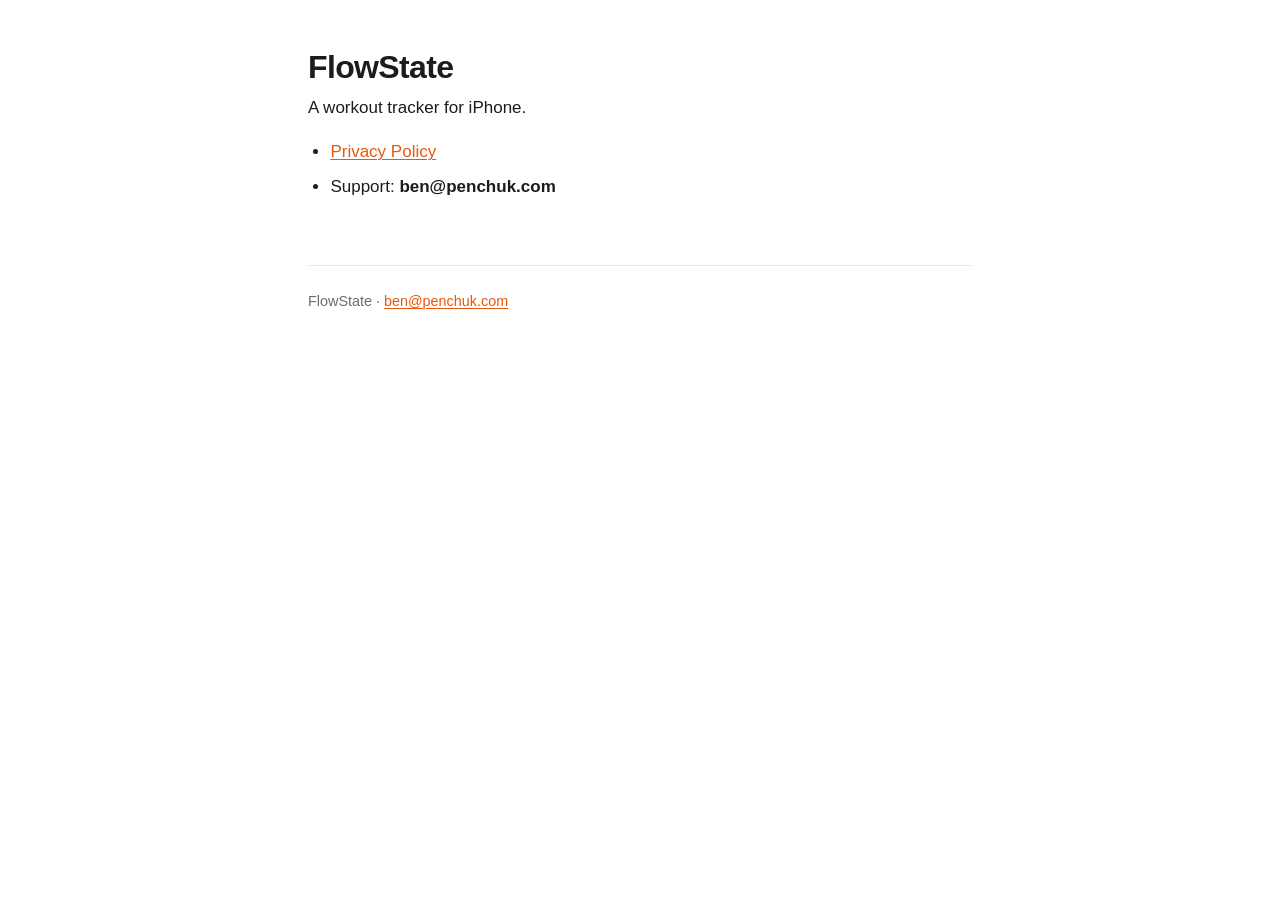
==== index.html @ 2dad3271 "Publish the FlowState privacy policy Hosted separately from the app repo so that one can stay privat" ====
<!doctype html>
<html lang="en">
<head>
<meta charset="utf-8">
<meta name="viewport" content="width=device-width, initial-scale=1">
<title>FlowState</title>
<meta name="description" content="How FlowState handles your data.">
<style>
  :root {
    color-scheme: light dark;
    --bg: #ffffff;
    --fg: #1c1c1e;
    --muted: #6b6b70;
    --rule: #e5e5ea;
    --accent: #e8590c;
    --code-bg: #f5f5f7;
  }
  @media (prefers-color-scheme: dark) {
    :root {
      --bg: #000000;
      --fg: #f2f2f7;
      --muted: #9a9aa0;
      --rule: #2c2c2e;
      --accent: #ff7a33;
      --code-bg: #1c1c1e;
    }
  }
  * { box-sizing: border-box; }
  body {
    margin: 0;
    background: var(--bg);
    color: var(--fg);
    font: 17px/1.65 -apple-system, BlinkMacSystemFont, "Segoe UI", Roboto, Helvetica, Arial, sans-serif;
    -webkit-text-size-adjust: 100%;
  }
  main { max-width: 44rem; margin: 0 auto; padding: 3rem 1.25rem 6rem; }
  h1 { font-size: 2rem; line-height: 1.2; letter-spacing: -0.02em; margin: 0 0 .5rem; }
  h2 { font-size: 1.3rem; margin: 2.5rem 0 .75rem; letter-spacing: -0.01em; }
  h3 { font-size: 1.05rem; margin: 1.75rem 0 .5rem; }
  p, ul, ol { margin: 0 0 1rem; }
  ul, ol { padding-left: 1.4rem; }
  li { margin-bottom: .4rem; }
  a { color: var(--accent); text-decoration-thickness: 1px; text-underline-offset: 2px; }
  strong { font-weight: 650; }
  code {
    background: var(--code-bg); padding: .15em .4em; border-radius: 4px;
    font: .875em ui-monospace, SFMono-Regular, Menlo, monospace;
  }
  hr { border: 0; border-top: 1px solid var(--rule); margin: 2.5rem 0; }
  table { border-collapse: collapse; width: 100%; margin: 0 0 1.25rem; font-size: .95rem; }
  th, td { text-align: left; padding: .55rem .6rem; border-bottom: 1px solid var(--rule); vertical-align: top; }
  th { font-weight: 650; }
  .updated { color: var(--muted); font-size: .95rem; margin: 0 0 2rem; }
  footer { margin-top: 4rem; padding-top: 1.5rem; border-top: 1px solid var(--rule); color: var(--muted); font-size: .9rem; }
</style>
</head>
<body>
<main>
<h1>FlowState</h1>
<p>A workout tracker for iPhone.</p>
<ul>
<li><a href="privacy.html">Privacy Policy</a></li>
<li>Support: <strong>ben@penchuk.com</strong></li>
</ul>
<footer>FlowState · <a href="mailto:ben@penchuk.com">ben@penchuk.com</a></footer>
</main>
</body>
</html>
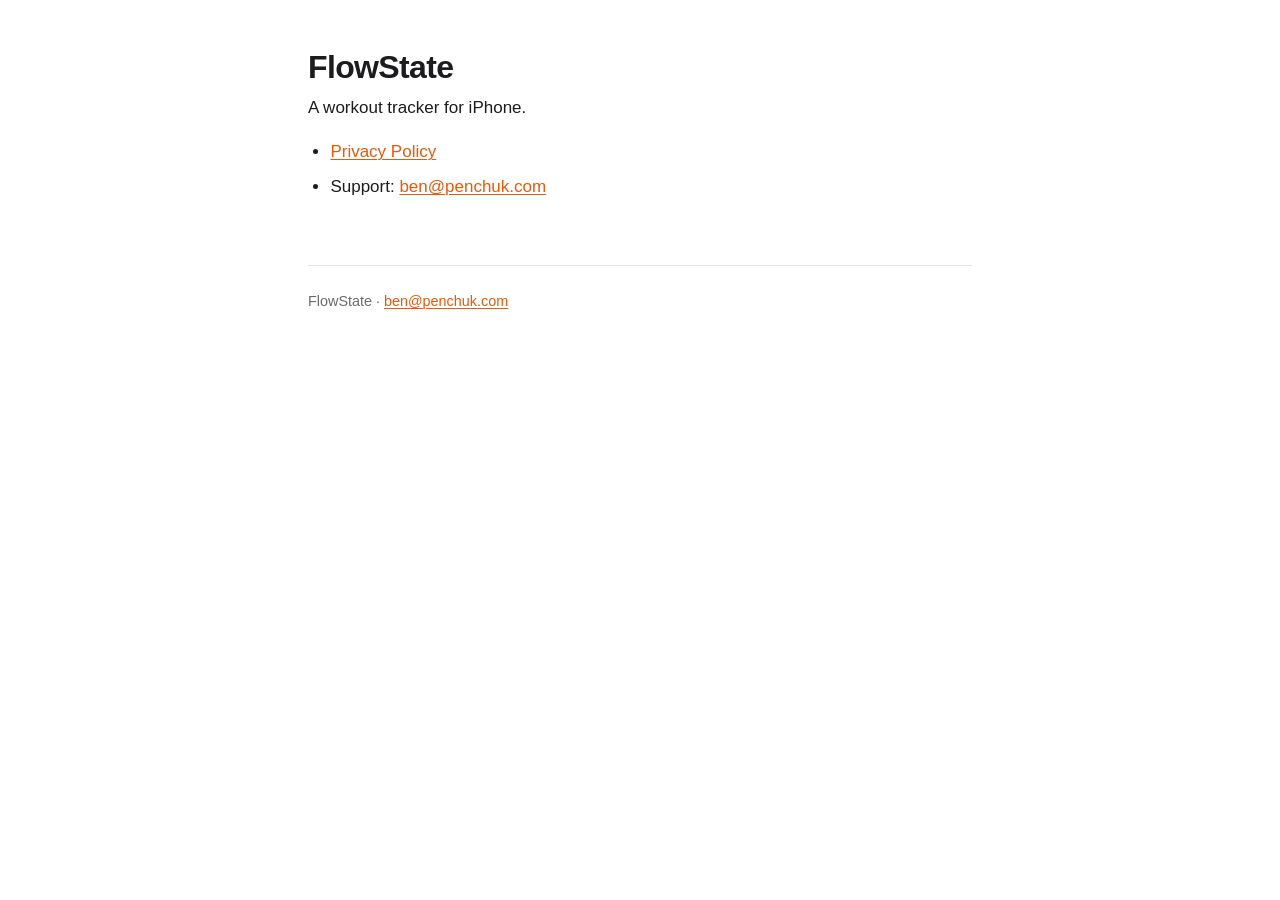
==== commit d0d0be2a: "Rewrite the privacy policy for the first TestFlight build; fix wrapped bullets; one contact constant" ====
--- a/index.html
+++ b/index.html
@@ -60,7 +60,7 @@
 <p>A workout tracker for iPhone.</p>
 <ul>
 <li><a href="privacy.html">Privacy Policy</a></li>
-<li>Support: <strong>ben@penchuk.com</strong></li>
+<li>Support: <a href="mailto:ben@penchuk.com">ben@penchuk.com</a></li>
 </ul>
 <footer>FlowState · <a href="mailto:ben@penchuk.com">ben@penchuk.com</a></footer>
 </main>
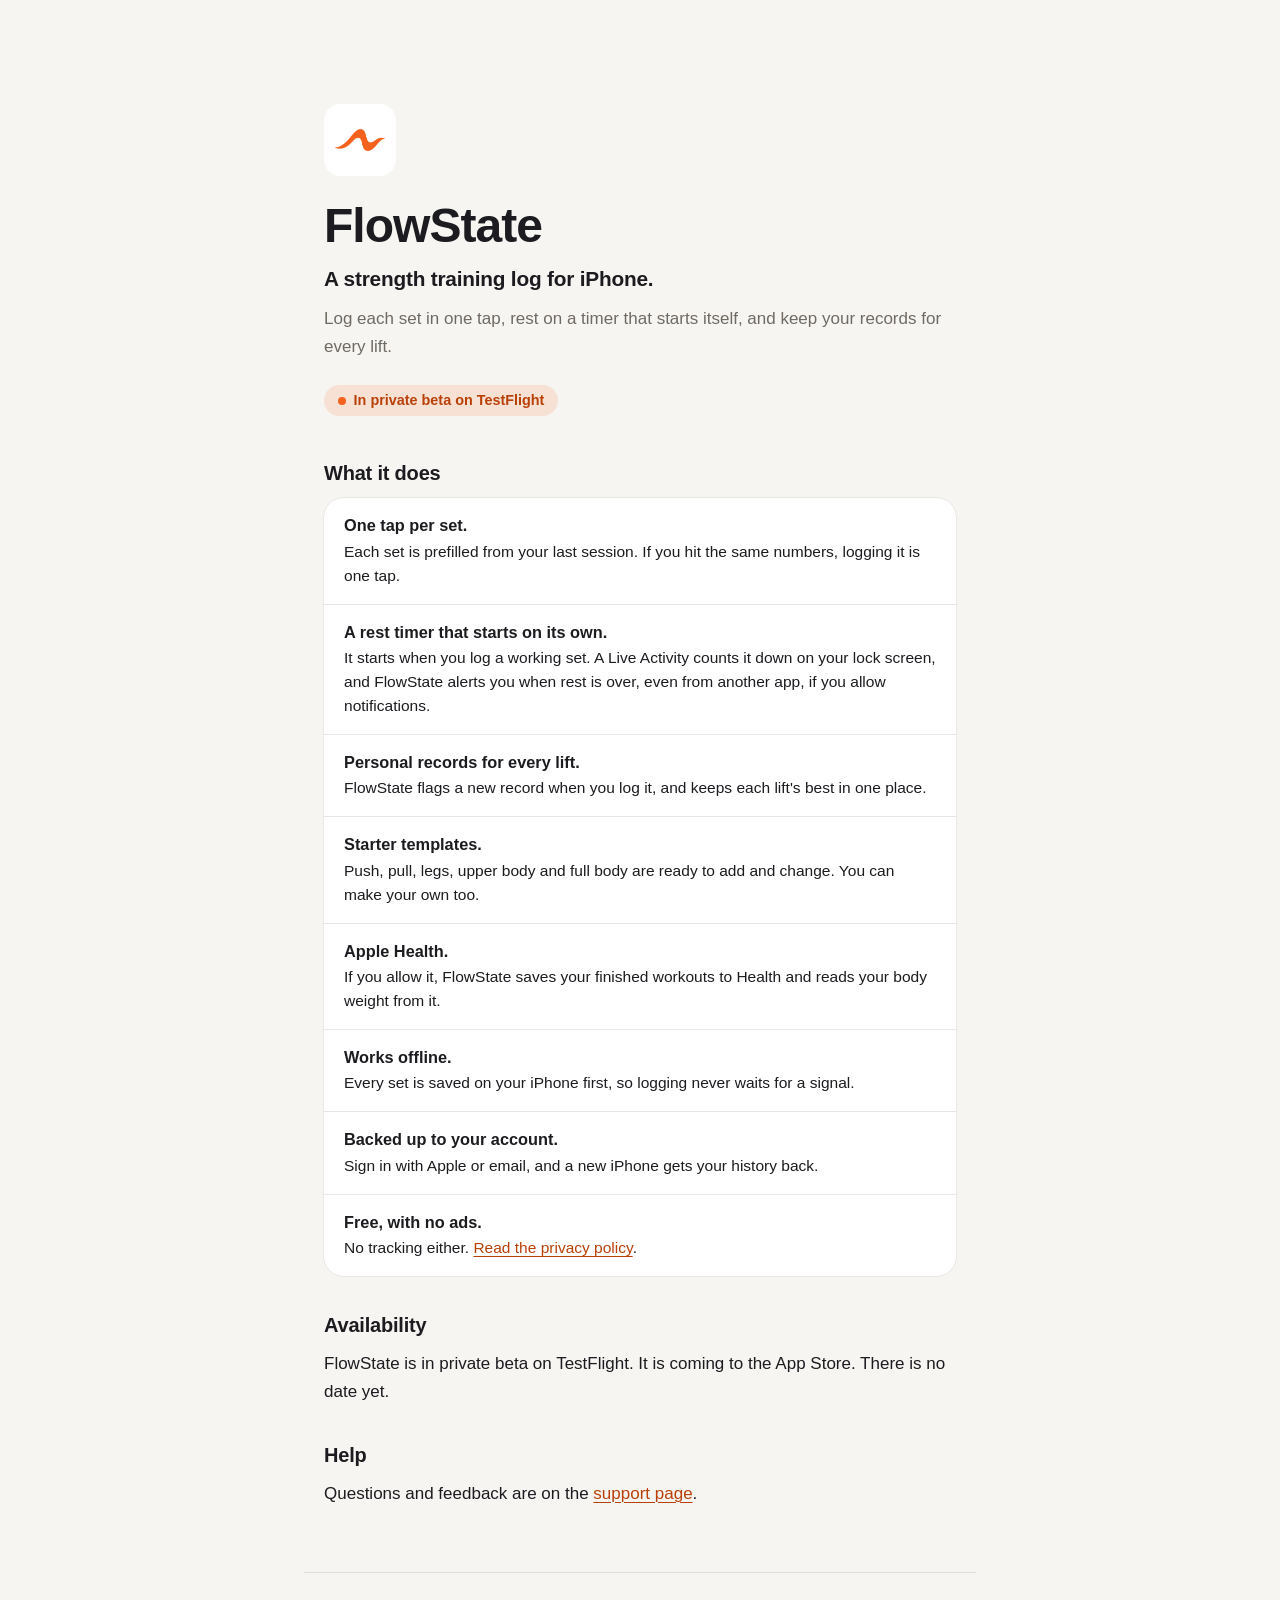
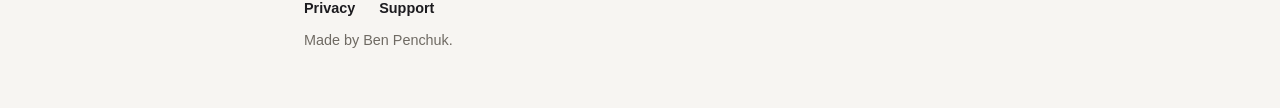
==== commit 1aa66a8b: "Website v1: home, support, shared stylesheet and icon; privacy restyled; Vercel cleanUrls Co-Authore" ====
--- a/index.html
+++ b/index.html
@@ -3,66 +3,51 @@
 <head>
 <meta charset="utf-8">
 <meta name="viewport" content="width=device-width, initial-scale=1">
-<title>FlowState</title>
-<meta name="description" content="How FlowState handles your data.">
-<style>
-  :root {
-    color-scheme: light dark;
-    --bg: #ffffff;
-    --fg: #1c1c1e;
-    --muted: #6b6b70;
-    --rule: #e5e5ea;
-    --accent: #e8590c;
-    --code-bg: #f5f5f7;
-  }
-  @media (prefers-color-scheme: dark) {
-    :root {
-      --bg: #000000;
-      --fg: #f2f2f7;
-      --muted: #9a9aa0;
-      --rule: #2c2c2e;
-      --accent: #ff7a33;
-      --code-bg: #1c1c1e;
-    }
-  }
-  * { box-sizing: border-box; }
-  body {
-    margin: 0;
-    background: var(--bg);
-    color: var(--fg);
-    font: 17px/1.65 -apple-system, BlinkMacSystemFont, "Segoe UI", Roboto, Helvetica, Arial, sans-serif;
-    -webkit-text-size-adjust: 100%;
-  }
-  main { max-width: 44rem; margin: 0 auto; padding: 3rem 1.25rem 6rem; }
-  h1 { font-size: 2rem; line-height: 1.2; letter-spacing: -0.02em; margin: 0 0 .5rem; }
-  h2 { font-size: 1.3rem; margin: 2.5rem 0 .75rem; letter-spacing: -0.01em; }
-  h3 { font-size: 1.05rem; margin: 1.75rem 0 .5rem; }
-  p, ul, ol { margin: 0 0 1rem; }
-  ul, ol { padding-left: 1.4rem; }
-  li { margin-bottom: .4rem; }
-  a { color: var(--accent); text-decoration-thickness: 1px; text-underline-offset: 2px; }
-  strong { font-weight: 650; }
-  code {
-    background: var(--code-bg); padding: .15em .4em; border-radius: 4px;
-    font: .875em ui-monospace, SFMono-Regular, Menlo, monospace;
-  }
-  hr { border: 0; border-top: 1px solid var(--rule); margin: 2.5rem 0; }
-  table { border-collapse: collapse; width: 100%; margin: 0 0 1.25rem; font-size: .95rem; }
-  th, td { text-align: left; padding: .55rem .6rem; border-bottom: 1px solid var(--rule); vertical-align: top; }
-  th { font-weight: 650; }
-  .updated { color: var(--muted); font-size: .95rem; margin: 0 0 2rem; }
-  footer { margin-top: 4rem; padding-top: 1.5rem; border-top: 1px solid var(--rule); color: var(--muted); font-size: .9rem; }
-</style>
+<title>FlowState, a strength training log for iPhone</title>
+<meta name="description" content="FlowState is an iPhone app for logging strength training. One tap per set, a rest timer that starts on its own, personal records and Apple Health. In private beta on TestFlight.">
+<meta name="theme-color" content="#f7f5f2" media="(prefers-color-scheme: light)">
+<meta name="theme-color" content="#131217" media="(prefers-color-scheme: dark)">
+<link rel="canonical" href="https://flowstatefit.app/">
+<link rel="icon" type="image/png" href="icon.png">
+<link rel="apple-touch-icon" href="icon.png">
+<meta property="og:site_name" content="FlowState">
+<meta property="og:title" content="FlowState, a strength training log for iPhone">
+<meta property="og:description" content="FlowState is an iPhone app for logging strength training. One tap per set, a rest timer that starts on its own, personal records and Apple Health. In private beta on TestFlight.">
+<meta property="og:image" content="https://flowstatefit.app/icon.png">
+<link rel="stylesheet" href="style.css">
 </head>
-<body>
+<body class="home">
 <main>
+<section class="hero">
+<picture><source media="(prefers-color-scheme: dark)" srcset="icon-dark.png"><img src="icon.png" width="72" height="72" alt="" fetchpriority="high"></picture>
 <h1>FlowState</h1>
-<p>A workout tracker for iPhone.</p>
+<p class="tagline">A strength training log for iPhone.</p>
+<p class="lede">Log each set in one tap, rest on a timer that starts itself, and keep your records for every lift.</p>
+<p class="status">In private beta on TestFlight</p>
+</section>
+<article>
+<h2>What it does</h2>
 <ul>
-<li><a href="privacy.html">Privacy Policy</a></li>
-<li>Support: <a href="mailto:ben@penchuk.com">ben@penchuk.com</a></li>
+<li><strong>One tap per set.</strong> Each set is prefilled from your last session. If you hit the same numbers, logging it is one tap.</li>
+<li><strong>A rest timer that starts on its own.</strong> It starts when you log a working set. A Live Activity counts it down on your lock screen, and FlowState alerts you when rest is over, even from another app, if you allow notifications.</li>
+<li><strong>Personal records for every lift.</strong> FlowState flags a new record when you log it, and keeps each lift's best in one place.</li>
+<li><strong>Starter templates.</strong> Push, pull, legs, upper body and full body are ready to add and change. You can make your own too.</li>
+<li><strong>Apple Health.</strong> If you allow it, FlowState saves your finished workouts to Health and reads your body weight from it.</li>
+<li><strong>Works offline.</strong> Every set is saved on your iPhone first, so logging never waits for a signal.</li>
+<li><strong>Backed up to your account.</strong> Sign in with Apple or email, and a new iPhone gets your history back.</li>
+<li><strong>Free, with no ads.</strong> No tracking either. <a href="privacy">Read the privacy policy</a>.</li>
 </ul>
-<footer>FlowState · <a href="mailto:ben@penchuk.com">ben@penchuk.com</a></footer>
+<h2>Availability</h2>
+<p>FlowState is in private beta on TestFlight. It is coming to the App Store. There is no date yet.</p>
+<h2>Help</h2>
+<p>Questions and feedback are on the <a href="support">support page</a>.</p>
+</article>
 </main>
+<footer>
+<div class="foot">
+<nav aria-label="Footer"><a href="privacy">Privacy</a><a href="support">Support</a></nav>
+<p>Made by Ben Penchuk.</p>
+</div>
+</footer>
 </body>
 </html>
--- a/style.css
+++ b/style.css
@@ -0,0 +1,251 @@
+/* FlowState site. One stylesheet for every page; plain CSS, system fonts, no JS.
+   Tokens follow the app's AppTheme (FlowState/Utilities/AppTheme.swift) and the design kit:
+   Flame is for small fills, ink goes on Flame, and orange text is Ember in light, Flame in dark.
+   Never a large orange surface on dark. */
+
+:root {
+  color-scheme: light dark;
+  --bg: #f7f5f2;
+  --card: #ffffff;
+  --fg: #1c1b1f;
+  --muted: #6f6a63;
+  --rule: rgba(28, 27, 31, 0.1);
+  --card-edge: rgba(28, 27, 31, 0.06);
+  --code-bg: #efece8;
+  --flame: #f4621e;
+  --ink: #1c1b1f;
+  /* The app's Ember (#c8470c) is 4.4:1 on this background; this is a touch deeper for body text. */
+  --accent-text: #ba4009;
+  --wash: rgba(244, 98, 30, 0.14);
+  --font-text: -apple-system, BlinkMacSystemFont, "Segoe UI", Roboto, Helvetica, Arial, sans-serif;
+  --font-round: ui-rounded, "SF Pro Rounded", -apple-system, BlinkMacSystemFont, "Segoe UI", Roboto, Helvetica, Arial, sans-serif;
+}
+
+@media (prefers-color-scheme: dark) {
+  :root {
+    --bg: #131217;
+    --card: #1f1d24;
+    --fg: #f5f3f0;
+    --muted: #9d978f;
+    --rule: rgba(255, 255, 255, 0.1);
+    --card-edge: rgba(255, 255, 255, 0);
+    --code-bg: #1f1d24;
+    --accent-text: #f4621e;
+    --wash: rgba(244, 98, 30, 0.16);
+  }
+}
+
+* { box-sizing: border-box; }
+
+html { -webkit-text-size-adjust: 100%; }
+
+body {
+  margin: 0;
+  background: var(--bg);
+  color: var(--fg);
+  font: 17px/1.65 var(--font-text);
+}
+
+main {
+  max-width: 42rem;
+  margin: 0 auto;
+  padding: 1.5rem 1.25rem 3rem;
+}
+
+/* ---- Header (inner pages) ---- */
+
+.site-header {
+  max-width: 42rem;
+  margin: 0 auto;
+  padding: 1.25rem 1.25rem 0;
+}
+
+.brand {
+  display: inline-flex;
+  align-items: center;
+  gap: 0.6rem;
+  color: var(--fg);
+  text-decoration: none;
+  font: 800 1.05rem/1 var(--font-round);
+  letter-spacing: -0.01em;
+}
+
+.brand img, .hero img {
+  display: block;
+  border-radius: 22.4%;
+}
+
+.brand img { width: 2rem; height: 2rem; }
+
+/* ---- Text ---- */
+
+h1 {
+  font: 900 2rem/1.15 var(--font-round);
+  letter-spacing: -0.02em;
+  margin: 0 0 0.5rem;
+}
+
+h2 {
+  font: 800 1.25rem/1.3 var(--font-round);
+  letter-spacing: -0.01em;
+  margin: 2.5rem 0 0.75rem;
+}
+
+h3 { font: 800 1.05rem/1.4 var(--font-round); margin: 1.75rem 0 0.5rem; }
+
+p, ul, ol { margin: 0 0 1rem; }
+ul, ol { padding-left: 1.4rem; }
+li { margin-bottom: 0.4rem; }
+strong { font-weight: 650; }
+
+a {
+  color: var(--accent-text);
+  text-decoration-thickness: 1px;
+  text-underline-offset: 3px;
+}
+
+a:focus-visible, .button:focus-visible {
+  outline: 2px solid var(--flame);
+  outline-offset: 3px;
+  border-radius: 4px;
+}
+
+code {
+  background: var(--code-bg);
+  padding: 0.15em 0.4em;
+  border-radius: 4px;
+  font: 0.875em ui-monospace, SFMono-Regular, Menlo, monospace;
+}
+
+hr { border: 0; border-top: 1px solid var(--rule); margin: 2.5rem 0; }
+
+table {
+  display: block;
+  max-width: 100%;
+  overflow-x: auto;
+  border-collapse: collapse;
+  margin: 0 0 1.25rem;
+  font-size: 0.95rem;
+}
+
+th, td {
+  text-align: left;
+  padding: 0.55rem 0.6rem;
+  border-bottom: 1px solid var(--rule);
+  vertical-align: top;
+}
+
+th { font-weight: 650; }
+
+.updated { color: var(--muted); font-size: 0.95rem; margin: 0 0 2rem; }
+
+/* ---- Home ---- */
+
+.hero { padding: 2.5rem 0 0.5rem; }
+
+.hero img { width: 4.5rem; height: 4.5rem; margin-bottom: 1.5rem; }
+
+.hero h1 { font-size: 2.5rem; line-height: 1.1; margin-bottom: 0.75rem; }
+
+.tagline {
+  font: 700 1.3rem/1.35 var(--font-round);
+  letter-spacing: -0.01em;
+  margin: 0 0 0.75rem;
+}
+
+.lede { color: var(--muted); margin: 0 0 1.5rem; }
+
+/* The quiet Flame pill from the kit: wash behind accent text, never a solid fill. */
+.status {
+  display: inline-flex;
+  align-items: center;
+  gap: 0.5rem;
+  margin: 0;
+  padding: 0.4rem 0.85rem;
+  border-radius: 999px;
+  background: var(--wash);
+  color: var(--accent-text);
+  font: 700 0.9rem/1.3 var(--font-round);
+}
+
+.status::before {
+  content: "";
+  width: 0.5rem;
+  height: 0.5rem;
+  border-radius: 50%;
+  background: var(--flame);
+  flex: none;
+}
+
+/* Feature rows: one card, a hairline between rows. */
+.home article > ul {
+  list-style: none;
+  margin: 0 0 1rem;
+  padding: 0;
+  background: var(--card);
+  border-radius: 20px;
+  box-shadow: 0 0 0 1px var(--card-edge);
+}
+
+.home article > ul > li {
+  margin: 0;
+  padding: 1rem 1.25rem;
+  border-top: 1px solid var(--rule);
+  font-size: 0.97rem;
+  line-height: 1.55;
+}
+
+.home article > ul > li:first-child { border-top: 0; }
+
+.home article > ul strong {
+  display: block;
+  font: 800 1.02rem/1.4 var(--font-round);
+  margin-bottom: 0.15rem;
+}
+
+.home h2 { margin-top: 2.25rem; }
+
+/* ---- Support ---- */
+
+.button {
+  display: inline-block;
+  padding: 0.95rem 1.5rem;
+  border-radius: 16px;
+  background: var(--flame);
+  color: var(--ink);
+  font: 800 1rem/1.2 var(--font-round);
+  text-decoration: none;
+}
+
+.button:active { transform: scale(0.96); }
+
+/* ---- Footer ---- */
+
+footer {
+  padding: 0 1.25rem 3.5rem;
+  color: var(--muted);
+  font-size: 0.9rem;
+}
+
+.foot {
+  max-width: 42rem;
+  margin: 0 auto;
+  padding-top: 1.5rem;
+  border-top: 1px solid var(--rule);
+}
+
+.foot nav { display: flex; gap: 1.5rem; margin-bottom: 0.5rem; }
+.foot nav a { color: var(--fg); text-decoration: none; font-weight: 650; }
+.foot nav a:hover { text-decoration: underline; }
+.foot p { margin: 0; }
+
+@media (min-width: 40rem) {
+  main { padding-top: 2.5rem; }
+  .hero { padding-top: 4rem; }
+  h1 { font-size: 2.4rem; }
+  .hero h1 { font-size: 3rem; }
+}
+
+@media (prefers-reduced-motion: no-preference) {
+  .button { transition: transform 120ms ease-out; }
+}
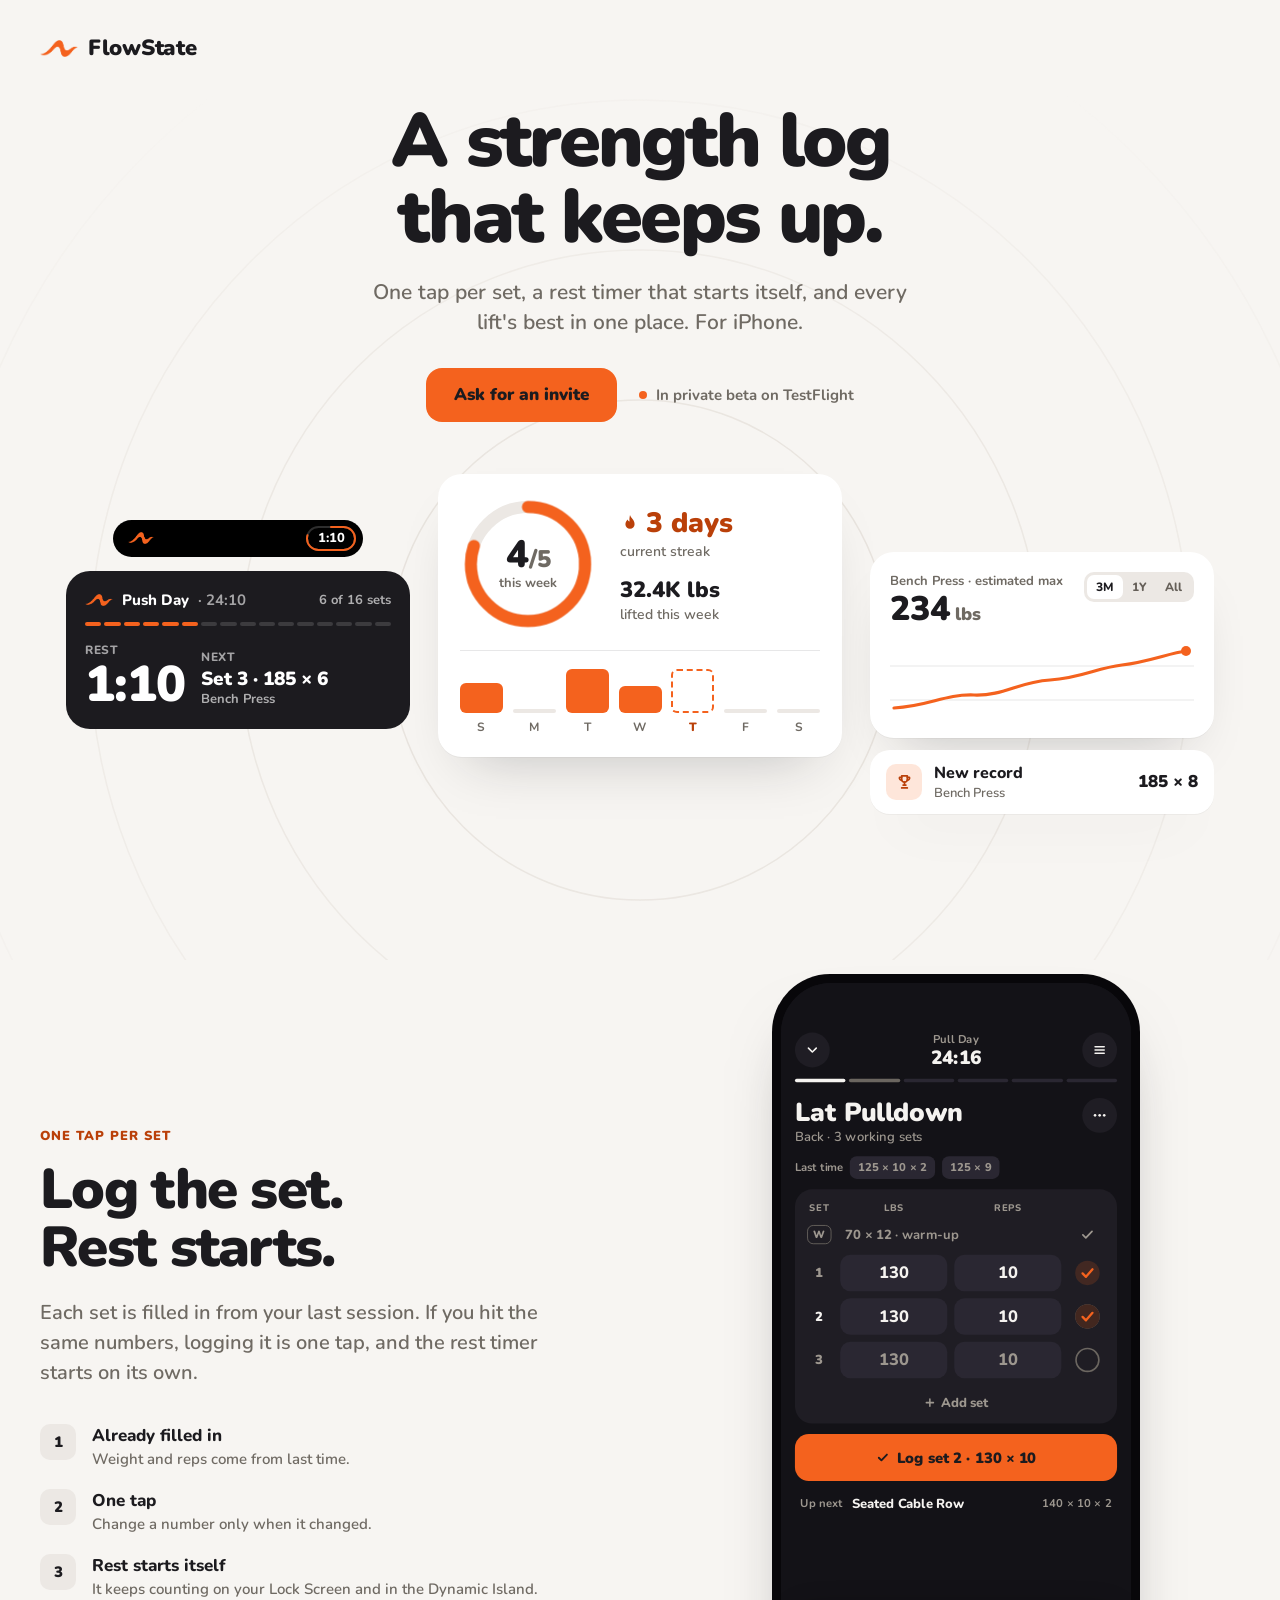
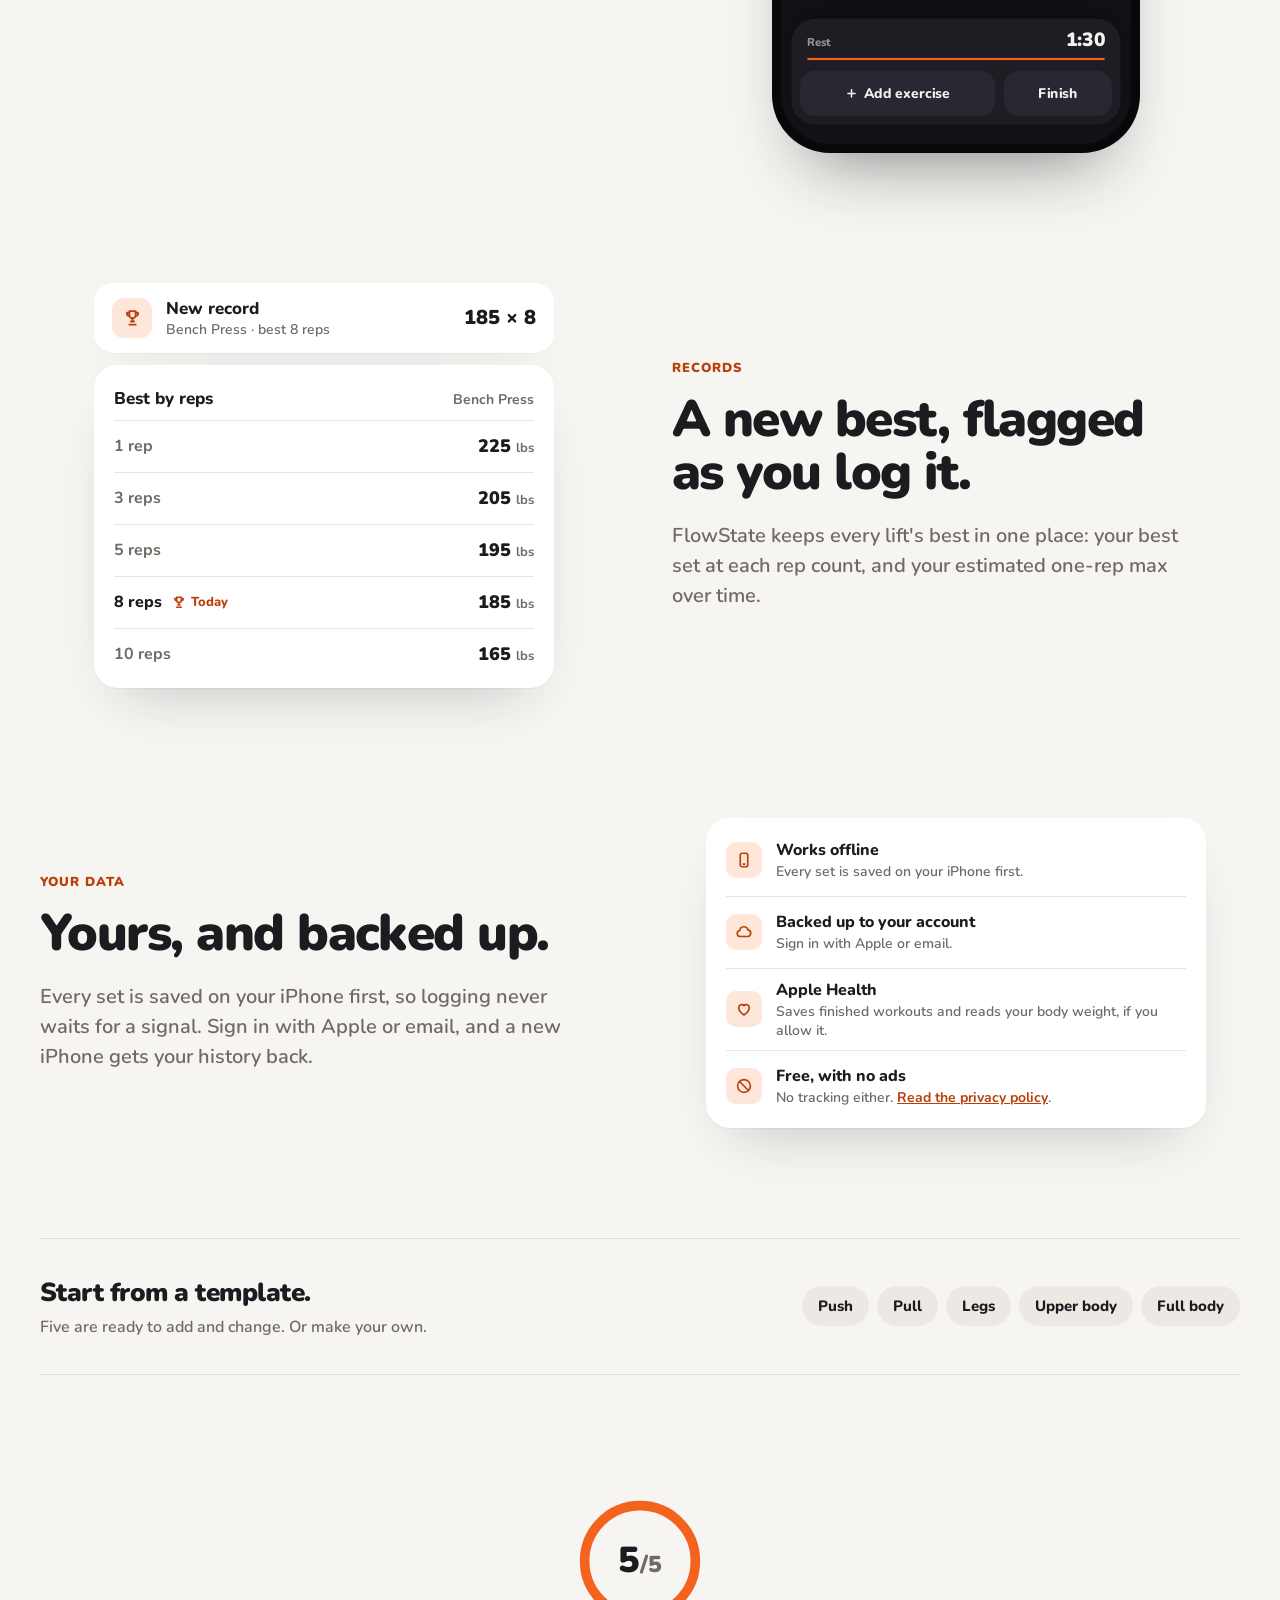
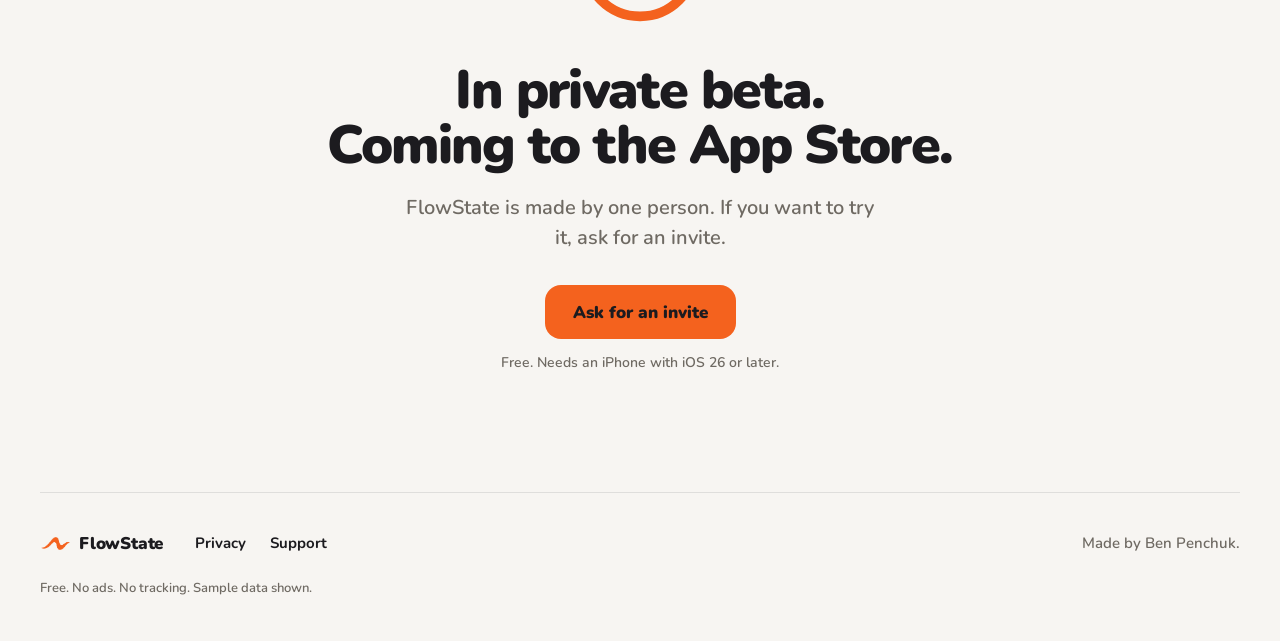
==== commit 4e214526: "New hand-written home page: responsive, themed, motion with no-JS and reduced-motion fallbacks; buil" ====
--- a/index.html
+++ b/index.html
@@ -3,51 +3,258 @@
 <head>
 <meta charset="utf-8">
 <meta name="viewport" content="width=device-width, initial-scale=1">
-<title>FlowState, a strength training log for iPhone</title>
-<meta name="description" content="FlowState is an iPhone app for logging strength training. One tap per set, a rest timer that starts on its own, personal records and Apple Health. In private beta on TestFlight.">
+<title>FlowState: a strength training log for iPhone</title>
+<meta name="description" content="FlowState is an iPhone app for logging strength training. One tap per set, a rest timer that starts itself, and your records for every lift. In private beta.">
 <meta name="theme-color" content="#f7f5f2" media="(prefers-color-scheme: light)">
 <meta name="theme-color" content="#131217" media="(prefers-color-scheme: dark)">
 <link rel="canonical" href="https://flowstatefit.app/">
 <link rel="icon" type="image/png" href="icon.png">
+<link rel="icon" type="image/png" href="icon-dark.png" media="(prefers-color-scheme: dark)">
 <link rel="apple-touch-icon" href="icon.png">
+<meta property="og:type" content="website">
 <meta property="og:site_name" content="FlowState">
-<meta property="og:title" content="FlowState, a strength training log for iPhone">
-<meta property="og:description" content="FlowState is an iPhone app for logging strength training. One tap per set, a rest timer that starts on its own, personal records and Apple Health. In private beta on TestFlight.">
-<meta property="og:image" content="https://flowstatefit.app/icon.png">
-<link rel="stylesheet" href="style.css">
+<meta property="og:title" content="FlowState">
+<meta property="og:description" content="A strength training log for iPhone. Log a set in one tap. Made by Ben.">
+<meta property="og:url" content="https://flowstatefit.app/">
+<meta property="og:image" content="https://flowstatefit.app/og.png">
+<meta property="og:image:width" content="1200">
+<meta property="og:image:height" content="630">
+<meta property="og:image:alt" content="FlowState: a strength log that keeps up, with the weekly ring showing 4 of 5 sessions.">
+<meta name="twitter:card" content="summary_large_image">
+<link rel="stylesheet" href="home.css">
 </head>
-<body class="home">
+<body>
+<div class="page">
+
+<div class="rings rings-wide" aria-hidden="true">
+<svg width="1440" height="960" viewBox="0 0 1440 960"><g fill="none" stroke="currentColor" stroke-width="1.5"><circle cx="720" cy="650" r="250"/><circle cx="720" cy="650" r="400"/><circle cx="720" cy="650" r="550"/><circle cx="720" cy="650" r="700"/></g></svg>
+</div>
+<div class="rings rings-narrow" aria-hidden="true">
+<svg width="390" height="1000" viewBox="0 0 390 1000"><g fill="none" stroke="currentColor" stroke-width="1.5"><circle cx="195" cy="520" r="230"/><circle cx="195" cy="520" r="340"/><circle cx="195" cy="520" r="450"/></g></svg>
+</div>
+
+<header class="site-header wrap">
+<a class="brand" href="./"><span class="mark" aria-hidden="true"></span><span>FlowState</span></a>
+</header>
+
 <main>
-<section class="hero">
-<picture><source media="(prefers-color-scheme: dark)" srcset="icon-dark.png"><img src="icon.png" width="72" height="72" alt="" fetchpriority="high"></picture>
-<h1>FlowState</h1>
-<p class="tagline">A strength training log for iPhone.</p>
-<p class="lede">Log each set in one tap, rest on a timer that starts itself, and keep your records for every lift.</p>
+
+<!-- Hero -->
+<section class="hero wrap" aria-labelledby="hero-title">
+<h1 id="hero-title" class="rise">A strength log<br>that keeps up.</h1>
+<p class="hero-sub rise">One tap per set, a rest timer that starts itself, and every lift's best in one place.<span class="wide-only"> For iPhone.</span></p>
+<div class="cta rise">
+<a class="btn" href="mailto:support@flowstatefit.app?subject=FlowState%20invite">Ask for an invite</a>
 <p class="status">In private beta on TestFlight</p>
-</section>
-<article>
-<h2>What it does</h2>
-<ul>
-<li><strong>One tap per set.</strong> Each set is prefilled from your last session. If you hit the same numbers, logging it is one tap.</li>
-<li><strong>A rest timer that starts on its own.</strong> It starts when you log a working set. A Live Activity counts it down on your lock screen, and FlowState alerts you when rest is over, even from another app, if you allow notifications.</li>
-<li><strong>Personal records for every lift.</strong> FlowState flags a new record when you log it, and keeps each lift's best in one place.</li>
-<li><strong>Starter templates.</strong> Push, pull, legs, upper body and full body are ready to add and change. You can make your own too.</li>
-<li><strong>Apple Health.</strong> If you allow it, FlowState saves your finished workouts to Health and reads your body weight from it.</li>
-<li><strong>Works offline.</strong> Every set is saved on your iPhone first, so logging never waits for a signal.</li>
-<li><strong>Backed up to your account.</strong> Sign in with Apple or email, and a new iPhone gets your history back.</li>
-<li><strong>Free, with no ads.</strong> No tracking either. <a href="privacy">Read the privacy policy</a>.</li>
+</div>
+
+<div class="exhibit">
+
+<div class="x-ring">
+<div class="card ringcard rise" role="img" aria-label="The FlowState home card. 4 of 5 sessions this week, a 3 day streak, 32.4 thousand pounds lifted, and a bar for each day's volume.">
+<div class="rc-top">
+<div class="ring">
+<svg viewBox="0 0 124 124"><circle class="track" cx="62" cy="62" r="52"/><circle class="arc ring-arc" cx="62" cy="62" r="52" transform="rotate(-90 62 62)"/></svg>
+<div class="ring-text"><span class="ring-num"><span class="cnt cnt-hero"></span><span class="of">/5</span></span><span class="ring-cap">this week</span></div>
+</div>
+<div class="rc-stats">
+<div><span class="streak"><svg viewBox="0 0 24 24" fill="currentColor"><path d="M12 2.5c.8 3.6 5.5 5.6 5.5 11a5.5 5.5 0 0 1-11 0c0-2.6 1.5-4 2.6-5.6.6 1.6 1.5 2.2 2.4 2.3-.6-2.7.1-5.1.5-7.7z"/></svg>3 days</span><span class="stat-cap">current streak</span></div>
+<div><span class="vol">32.4K lbs</span><span class="stat-cap">lifted this week</span></div>
+</div>
+</div>
+<div class="days">
+<div class="day"><span class="bar on"></span><span class="dl">S</span></div>
+<div class="day"><span class="bar"></span><span class="dl">M</span></div>
+<div class="day"><span class="bar on"></span><span class="dl">T</span></div>
+<div class="day"><span class="bar on"></span><span class="dl">W</span></div>
+<div class="day"><span class="bar today"></span><span class="dl now">T</span></div>
+<div class="day"><span class="bar"></span><span class="dl">F</span></div>
+<div class="day"><span class="bar"></span><span class="dl">S</span></div>
+</div>
+</div>
+</div>
+
+<div class="x-lock">
+<div class="island rise" role="img" aria-label="The FlowState rest timer in the Dynamic Island, counting down from 1 minute 12 seconds.">
+<span class="mark"></span>
+<span class="cap">
+<svg width="50" height="25" viewBox="0 0 50 25"><path class="cap-track" d="M25 1H37.5A11.5 11.5 0 0 1 37.5 24H12.5A11.5 11.5 0 0 1 12.5 1Z"/><path class="cap-arc" d="M25 1H37.5A11.5 11.5 0 0 1 37.5 24H12.5A11.5 11.5 0 0 1 12.5 1Z" pathLength="100"/></svg>
+<span class="cap-time" data-clock>1:12</span>
+</span>
+</div>
+<div class="lock rise" role="img" aria-label="The FlowState rest timer on the Lock Screen, counting down. Next: set 3 of Bench Press, 185 pounds for 6 reps.">
+<div class="lock-head"><span class="mark"></span><span class="lock-title">Push Day</span><span class="lock-time">· 24:10</span><span class="lock-sets">6 of 16 sets</span></div>
+<div class="segs"><i class="on"></i><i class="on"></i><i class="on"></i><i class="on"></i><i class="on"></i><i class="on"></i><i></i><i></i><i></i><i></i><i></i><i></i><i></i><i></i><i></i><i></i></div>
+<div class="lock-rest">
+<div class="lock-clock"><span class="lbl">Rest</span><span class="big" data-clock>1:12</span></div>
+<div class="lock-next"><span class="lbl">Next</span><span class="nx">Set 3 · 185 × 6</span><span class="nx-ex">Bench Press</span></div>
+</div>
+</div>
+</div>
+
+<div class="x-chart">
+<div class="card chartcard rise" role="img" aria-label="A FlowState exercise card for Bench Press with an estimated one-rep max of 234 pounds and a rising chart, and a new record of 185 pounds for 8 reps.">
+<div class="cc-top">
+<div class="cc-title"><span class="cc-cap">Bench Press · estimated max</span><span class="cc-num">234<span class="unit"> lbs</span></span></div>
+<div class="range"><span class="sel">3M</span><span>1Y</span><span>All</span></div>
+</div>
+<svg class="chart" viewBox="0 0 304 84"><path class="grid" d="M0 28H304M0 62H304"/><path class="spark" d="M4 70 C 40 68, 54 56, 84 57 S 128 44, 160 42 S 206 30, 232 27 S 280 15, 296 13" pathLength="100"/><circle class="spark-dot" cx="296" cy="13" r="5"/></svg>
+</div>
+<div class="card recordrow rise" role="img" aria-label="A new record: Bench Press, 185 pounds for 8 reps.">
+<span class="tile"><svg width="17" height="17" viewBox="0 0 24 24" fill="none" stroke="currentColor" stroke-width="2.4" stroke-linecap="round" stroke-linejoin="round"><path d="M8 4h8v5a4 4 0 0 1-8 0z"/><path d="M8 6H5a3 3 0 0 0 3 4M16 6h3a3 3 0 0 1-3 4M12 13v4M8 21h8M10 17h4"/></svg></span>
+<span class="rr-text"><span class="rr-title">New record</span><span class="rr-sub">Bench Press</span></span>
+<span class="rr-val">185 × 8</span>
+</div>
+</div>
+
+</div>
+</section>
+
+<!-- Log the set -->
+<section class="split log wrap" aria-labelledby="log-title">
+<div class="copy">
+<span class="eyebrow reveal">One tap per set</span>
+<h2 id="log-title" class="reveal">Log the set.<br>Rest starts.</h2>
+<p class="reveal">Each set is filled in from your last session. If you hit the same numbers, logging it is one tap, and the rest timer starts on its own.</p>
+</div>
+<ol class="beats" role="list">
+<li class="reveal"><span class="n" aria-hidden="true">1</span><span class="t"><strong>Already filled in</strong><span>Weight and reps come from last time.</span></span></li>
+<li class="reveal"><span class="n" aria-hidden="true">2</span><span class="t"><strong>One tap</strong><span>Change a number only when it changed.</span></span></li>
+<li class="reveal"><span class="n" aria-hidden="true">3</span><span class="t"><strong>Rest starts itself</strong><span>It keeps counting on your Lock Screen and in the Dynamic Island.</span></span></li>
+</ol>
+<div class="visual reveal">
+
+<!-- Phone width: part of the workout screen, no frame -->
+<div class="panel demo" role="img" aria-label="Part of the FlowState workout screen. Lat Pulldown, three sets filled in at 130 pounds for 10 reps. The second set is logged and a rest timer rises from the bottom bar and starts counting down.">
+<div class="p-head">
+<span class="p-title"><span class="ex">Lat Pulldown</span><span class="ex-sub">Back · 3 working sets</span></span>
+<span class="p-clock"><span class="p-day">Pull Day</span><span class="p-time">24:16</span></span>
+</div>
+<div class="last"><span class="last-lbl">Last time</span><span class="pill">125 × 10 × 2</span><span class="pill">125 × 9</span></div>
+<div class="sets">
+<div class="sets-head"><span>SET</span><span>LBS</span><span>REPS</span><span></span></div>
+<div class="set-row"><span class="sn dim">1</span><span class="field">130</span><span class="field">10</span><span class="chk"><svg width="30" height="30" viewBox="0 0 32 32"><circle cx="16" cy="16" r="15" fill="rgba(244,98,30,0.16)"/><path d="M10 16.6l4.2 4.2 8-9.2" fill="none" stroke="#F4621E" stroke-width="2.8" stroke-linecap="round" stroke-linejoin="round"/></svg></span></div>
+<div class="set-row"><span class="sn">2</span><span class="field">130</span><span class="field">10</span><span class="chk"><svg width="30" height="30" viewBox="0 0 32 32"><circle cx="16" cy="16" r="14" fill="none" stroke="#6B6660" stroke-width="2"/><circle class="wash" cx="16" cy="16" r="15"/><path class="draw" d="M10 16.6l4.2 4.2 8-9.2" pathLength="1"/></svg></span></div>
+<div class="set-row"><span class="sn dim">3</span><span class="field dim">130</span><span class="field dim">10</span><span class="chk"><svg width="30" height="30" viewBox="0 0 32 32"><circle cx="16" cy="16" r="14" fill="none" stroke="#6B6660" stroke-width="2"/></svg></span></div>
+</div>
+<div class="logbtn"><svg width="16" height="16" viewBox="0 0 24 24" fill="none" stroke="currentColor" stroke-width="3.2" stroke-linecap="round" stroke-linejoin="round"><path d="M5 12.5l4.5 4.5L19 7"/></svg>Log set 2 · 130 × 10</div>
+<div class="bar-space">
+<div class="restbar">
+<div class="rest"><div class="rest-in"><div class="rest-top"><span class="rest-lbl">Rest</span><span class="rest-clock" data-rest>1:30</span></div><span class="rest-track"><span class="rline"></span></span></div></div>
+<div class="bar-btns"><span class="b-add"><svg width="14" height="14" viewBox="0 0 24 24" fill="none" stroke="currentColor" stroke-width="3" stroke-linecap="round"><path d="M12 5v14M5 12h14"/></svg>Add exercise</span><span class="b-fin">Finish</span></div>
+</div>
+</div>
+</div>
+
+<!-- Wider screens: the whole workout screen in a plain rounded frame -->
+<div class="frame demo" role="img" aria-label="The FlowState workout screen. Lat Pulldown, three sets filled in at 130 pounds for 10 reps. The second set is logged and a rest timer rises from the bottom bar and starts counting down.">
+<div class="screen">
+<div class="canvas">
+<div class="w-body">
+<div class="w-top">
+<span class="round"><svg width="18" height="18" viewBox="0 0 24 24" fill="none" stroke="#F5F3F0" stroke-width="2.4" stroke-linecap="round" stroke-linejoin="round"><path d="M6 9l6 6 6-6"/></svg></span>
+<span class="w-time"><span class="w-day">Pull Day</span><span class="w-clock">24:16</span></span>
+<span class="round"><svg width="18" height="18" viewBox="0 0 24 24" fill="none" stroke="#F5F3F0" stroke-width="2.4" stroke-linecap="round" stroke-linejoin="round"><path d="M5 7h14M5 12h14M5 17h14"/></svg></span>
+</div>
+<div class="prog"><i class="a"></i><i class="b"></i><i></i><i></i><i></i><i></i></div>
+<div class="w-title">
+<span class="p-title"><span class="ex">Lat Pulldown</span><span class="ex-sub">Back · 3 working sets</span></span>
+<span class="round"><svg width="18" height="18" viewBox="0 0 24 24" fill="#F5F3F0"><circle cx="5" cy="12" r="2"/><circle cx="12" cy="12" r="2"/><circle cx="19" cy="12" r="2"/></svg></span>
+</div>
+<div class="last"><span class="last-lbl">Last time</span><span class="pill">125 × 10 × 2</span><span class="pill">125 × 9</span></div>
+<div class="sets">
+<div class="sets-head"><span>SET</span><span>LBS</span><span>REPS</span><span></span></div>
+<div class="set-warm"><span class="warm-tag">W</span><span class="warm-txt">70 × 12 <span>· warm-up</span></span><span class="chk"><svg width="18" height="18" viewBox="0 0 24 24" fill="none" stroke="#9D978F" stroke-width="2.6" stroke-linecap="round" stroke-linejoin="round"><path d="M5 12.5l4.5 4.5L19 7"/></svg></span></div>
+<div class="set-row"><span class="sn dim">1</span><span class="field">130</span><span class="field">10</span><span class="chk"><svg width="30" height="30" viewBox="0 0 32 32"><circle cx="16" cy="16" r="15" fill="rgba(244,98,30,0.16)"/><path d="M10 16.6l4.2 4.2 8-9.2" fill="none" stroke="#F4621E" stroke-width="2.8" stroke-linecap="round" stroke-linejoin="round"/></svg></span></div>
+<div class="set-row"><span class="sn">2</span><span class="field">130</span><span class="field">10</span><span class="chk"><svg width="30" height="30" viewBox="0 0 32 32"><circle cx="16" cy="16" r="14" fill="none" stroke="#6B6660" stroke-width="2"/><circle class="wash" cx="16" cy="16" r="15"/><path class="draw" d="M10 16.6l4.2 4.2 8-9.2" pathLength="1"/></svg></span></div>
+<div class="set-row"><span class="sn dim">3</span><span class="field dim">130</span><span class="field dim">10</span><span class="chk"><svg width="30" height="30" viewBox="0 0 32 32"><circle cx="16" cy="16" r="14" fill="none" stroke="#6B6660" stroke-width="2"/></svg></span></div>
+<div class="add-set"><svg width="14" height="14" viewBox="0 0 24 24" fill="none" stroke="currentColor" stroke-width="3" stroke-linecap="round"><path d="M12 5v14M5 12h14"/></svg>Add set</div>
+</div>
+<div class="logbtn"><svg width="16" height="16" viewBox="0 0 24 24" fill="none" stroke="currentColor" stroke-width="3.2" stroke-linecap="round" stroke-linejoin="round"><path d="M5 12.5l4.5 4.5L19 7"/></svg>Log set 2 · 130 × 10</div>
+<div class="up-next"><span class="last-lbl">Up next</span><span class="un-name">Seated Cable Row</span><span class="un-meta">140 × 10 × 2</span></div>
+</div>
+<div class="restbar float">
+<div class="rest"><div class="rest-in"><div class="rest-top"><span class="rest-lbl">Rest</span><span class="rest-clock" data-rest>1:30</span></div><span class="rest-track"><span class="rline"></span></span></div></div>
+<div class="bar-btns"><span class="b-add"><svg width="14" height="14" viewBox="0 0 24 24" fill="none" stroke="currentColor" stroke-width="3" stroke-linecap="round"><path d="M12 5v14M5 12h14"/></svg>Add exercise</span><span class="b-fin">Finish</span></div>
+</div>
+</div>
+</div>
+</div>
+
+</div>
+</section>
+
+<!-- Records -->
+<section class="split records wrap" aria-labelledby="rec-title">
+<div class="copy">
+<span class="eyebrow reveal">Records</span>
+<h2 id="rec-title" class="reveal">A new best, flagged as you log it.</h2>
+<p class="reveal">FlowState keeps every lift's best in one place: your best set at each rep count, and your estimated one-rep max over time.</p>
+</div>
+<div class="visual" role="img" aria-label="A new record banner for Bench Press, 185 pounds for 8 reps, above a list of the best set at each rep count.">
+<div class="card banner reveal">
+<span class="tile"><svg width="19" height="19" viewBox="0 0 24 24" fill="none" stroke="currentColor" stroke-width="2.4" stroke-linecap="round" stroke-linejoin="round"><path d="M8 4h8v5a4 4 0 0 1-8 0z"/><path d="M8 6H5a3 3 0 0 0 3 4M16 6h3a3 3 0 0 1-3 4M12 13v4M8 21h8M10 17h4"/></svg></span>
+<span class="rr-text"><span class="rr-title">New record</span><span class="rr-sub">Bench Press · best 8 reps</span></span>
+<span class="rr-val">185 × 8</span>
+</div>
+<div class="card reps reveal">
+<div class="reps-head"><span>Best by reps</span><span class="sub">Bench Press</span></div>
+<div class="rep"><span class="rep-l">1 rep</span><span class="rep-v">225 <small>lbs</small></span></div>
+<div class="rep"><span class="rep-l">3 reps</span><span class="rep-v">205 <small>lbs</small></span></div>
+<div class="rep"><span class="rep-l">5 reps</span><span class="rep-v">195 <small>lbs</small></span></div>
+<div class="rep best"><span class="rep-l">8 reps</span><span class="today"><svg width="14" height="14" viewBox="0 0 24 24" fill="none" stroke="currentColor" stroke-width="2.6" stroke-linecap="round" stroke-linejoin="round"><path d="M8 4h8v5a4 4 0 0 1-8 0z"/><path d="M8 6H5a3 3 0 0 0 3 4M16 6h3a3 3 0 0 1-3 4M12 13v4M8 21h8M10 17h4"/></svg>Today</span><span class="rep-v">185 <small>lbs</small></span></div>
+<div class="rep"><span class="rep-l">10 reps</span><span class="rep-v">165 <small>lbs</small></span></div>
+</div>
+</div>
+</section>
+
+<!-- Your data -->
+<section class="split data wrap" aria-labelledby="data-title">
+<div class="copy">
+<span class="eyebrow reveal">Your data</span>
+<h2 id="data-title" class="reveal">Yours, and backed up.</h2>
+<p class="reveal">Every set is saved on your iPhone first, so logging never waits for a signal. Sign in with Apple or email, and a new iPhone gets your history back.</p>
+</div>
+<ul class="card facts reveal" role="list">
+<li><span class="tile"><svg width="18" height="18" viewBox="0 0 24 24" fill="none" stroke="currentColor" stroke-width="2.2" stroke-linecap="round" stroke-linejoin="round" aria-hidden="true"><rect x="7" y="3" width="10" height="18" rx="2.5"/><path d="M11 17.5h2"/></svg></span><span class="f-text"><strong>Works offline</strong><span>Every set is saved on your iPhone first.</span></span></li>
+<li><span class="tile"><svg width="18" height="18" viewBox="0 0 24 24" fill="none" stroke="currentColor" stroke-width="2.2" stroke-linecap="round" stroke-linejoin="round" aria-hidden="true"><path d="M7 18a4 4 0 0 1-.6-7.96A5.5 5.5 0 0 1 17.2 9.1 4.5 4.5 0 0 1 17 18z"/></svg></span><span class="f-text"><strong>Backed up to your account</strong><span>Sign in with Apple or email.</span></span></li>
+<li><span class="tile"><svg width="18" height="18" viewBox="0 0 24 24" fill="none" stroke="currentColor" stroke-width="2.2" stroke-linecap="round" stroke-linejoin="round" aria-hidden="true"><path d="M12 20s-7-4.4-7-10a4 4 0 0 1 7-2.5A4 4 0 0 1 19 10c0 5.6-7 10-7 10z"/></svg></span><span class="f-text"><strong>Apple Health</strong><span>Saves finished workouts and reads your body weight, if you allow it.</span></span></li>
+<li><span class="tile"><svg width="18" height="18" viewBox="0 0 24 24" fill="none" stroke="currentColor" stroke-width="2.2" stroke-linecap="round" stroke-linejoin="round" aria-hidden="true"><circle cx="12" cy="12" r="8.5"/><path d="M6 6l12 12"/></svg></span><span class="f-text"><strong>Free, with no ads</strong><span>No tracking either. <a href="privacy">Read the privacy policy</a>.</span></span></li>
 </ul>
-<h2>Availability</h2>
-<p>FlowState is in private beta on TestFlight. It is coming to the App Store. There is no date yet.</p>
-<h2>Help</h2>
-<p>Questions and feedback are on the <a href="support">support page</a>.</p>
-</article>
+</section>
+
+<!-- Templates -->
+<section class="templates wrap" aria-labelledby="tpl-title">
+<div class="tpl-inner reveal">
+<div class="tpl-text"><h3 id="tpl-title">Start from a template.</h3><p>Five are ready to add and change. Or make your own.</p></div>
+<ul class="chips" role="list"><li>Push</li><li>Pull</li><li>Legs</li><li>Upper body</li><li>Full body</li></ul>
+</div>
+</section>
+
+<!-- Closing -->
+<section class="closing wrap" aria-labelledby="close-title">
+<div class="close-ring reveal-ring" aria-hidden="true">
+<svg viewBox="0 0 124 124"><circle class="track" cx="62" cy="62" r="52"/><circle class="arc close-arc" cx="62" cy="62" r="52" transform="rotate(-90 62 62)"/></svg>
+<div class="close-num"><span><span class="cnt cnt-close"></span><span class="of">/5</span></span></div>
+</div>
+<h2 id="close-title" class="reveal">In private beta.<br>Coming to the <span class="nw">App Store.</span></h2>
+<p class="close-sub reveal">FlowState is made by one person. If you want to try it, ask for an invite.</p>
+<a class="btn reveal" href="mailto:support@flowstatefit.app?subject=FlowState%20invite">Ask for an invite</a>
+<p class="fine reveal">Free. Needs an iPhone with iOS 26 or later.</p>
+</section>
+
 </main>
-<footer>
-<div class="foot">
+
+<footer class="site-footer wrap">
+<div class="foot-row">
+<span class="foot-brand"><span class="mark" aria-hidden="true"></span><span>FlowState</span></span>
 <nav aria-label="Footer"><a href="privacy">Privacy</a><a href="support">Support</a></nav>
-<p>Made by Ben Penchuk.</p>
-</div>
+<p class="made">Made by Ben Penchuk.</p>
+</div>
+<p class="fine">Free. No ads. No tracking. Sample data shown.</p>
 </footer>
+
+</div>
+<script src="home.js"></script>
 </body>
 </html>
--- a/home.css
+++ b/home.css
@@ -0,0 +1,566 @@
+/* FlowState home page. Hand-written; the home page is not generated by build.py.
+   Tokens come from the approved design boards. Brand rules: Flame (#F4621E) is only ever a small fill,
+   text on a Flame fill is ink, orange text is #BA4009 on light and Flame on dark, no large orange surface.
+   Everything is visible by default. Motion is an enhancement: see the .js-ready and
+   prefers-reduced-motion blocks near the end. */
+
+/* ---- Font: Apple devices use their own SF Rounded (ui-rounded); everything else gets Nunito (SIL OFL) ---- */
+@font-face {
+  font-family: "Nunito";
+  src: url(fonts/nunito-latin-wght.woff2) format("woff2");
+  font-weight: 200 1000;
+  font-style: normal;
+  font-display: swap;
+}
+/* Metric-matched stand-ins so the swap to Nunito does not move anything. */
+@font-face {
+  font-family: "Nunito Fallback";
+  src: local("Arial");
+  font-weight: 200 599;
+  size-adjust: 101%;
+  ascent-override: 100.1%;
+  descent-override: 34.9%;
+  line-gap-override: 0%;
+}
+@font-face {
+  font-family: "Nunito Fallback";
+  src: local("Arial Bold"), local("Arial-BoldMT");
+  font-weight: 600 1000;
+  size-adjust: 100.3%;
+  ascent-override: 100.8%;
+  descent-override: 35.2%;
+  line-gap-override: 0%;
+}
+
+@property --n { syntax: "<integer>"; initial-value: 0; inherits: false; }
+
+:root {
+  color-scheme: light dark;
+  --flame: #f4621e;
+  --ink: #1c1b1f;
+  --ease: cubic-bezier(0.2, 0.8, 0.2, 1);
+  /* The app in its native dark: the workout screen, the Lock Screen card and the capsule stay these in both themes. */
+  --k-bg: #131217;
+  --k-card: #1f1d24;
+  --k-raised: #2a2732;
+  --k-text: #f5f3f0;
+  --k-sub: #9d978f;
+  --k-mute: #6b6660;
+  /* Light */
+  --bg: #f7f5f2;
+  --card: #ffffff;
+  --raised: #ece8e4;
+  --tile: #ece8e4;
+  --text: #1c1b1f;
+  --sub: #6f6a63;
+  --sub-raised: #655f58;
+  --line: rgba(28, 27, 31, 0.1);
+  --accent: #ba4009;
+  --accent-hover: #9f380a;
+  --rings: #e6e1db;
+  --cap-edge: rgba(0, 0, 0, 0);
+  --lock-bg: #1c1b1f;
+  --shadow: 0 1px 0 rgba(28, 27, 31, 0.04), 0 28px 56px -30px rgba(28, 27, 31, 0.26);
+  --phone-edge: rgba(0, 0, 0, 0);
+  --phone-shadow: 0 40px 70px -36px rgba(28, 27, 31, 0.55);
+  --font: ui-rounded, "SF Pro Rounded", "Nunito", "Nunito Fallback", system-ui, sans-serif;
+}
+@media (prefers-color-scheme: dark) {
+  :root {
+    --bg: #131217;
+    --card: #1f1d24;
+    --raised: #2a2732;
+    --tile: #1f1d24;
+    --text: #f5f3f0;
+    --sub: #9d978f;
+    --sub-raised: #9d978f;
+    --line: rgba(255, 255, 255, 0.08);
+    --accent: #f4621e;
+    --accent-hover: #ff8750;
+    --rings: #24212b;
+    --cap-edge: rgba(255, 255, 255, 0.12);
+    --lock-bg: #0a090d;
+    --shadow: none;
+    --phone-edge: rgba(255, 255, 255, 0.12);
+    --phone-shadow: 0 40px 80px -30px rgba(0, 0, 0, 0.7);
+  }
+}
+
+*, *::before, *::after { box-sizing: border-box; }
+html { -webkit-text-size-adjust: 100%; background: var(--bg); }
+body {
+  margin: 0;
+  background: var(--bg);
+  color: var(--text);
+  font-family: var(--font);
+  -webkit-font-smoothing: antialiased;
+}
+h1, h2, h3, p, ul, ol { margin: 0; }
+ul, ol { padding: 0; list-style: none; }
+svg { flex: none; }
+a { color: var(--accent); }
+a:hover { color: var(--accent-hover); }
+:focus-visible { outline: 3px solid var(--text); outline-offset: 3px; border-radius: 6px; }
+[data-clock], [data-rest], .cnt { font-variant-numeric: tabular-nums; font-kerning: none; }
+
+.page { position: relative; min-height: 100vh; display: flex; flex-direction: column; overflow: hidden; overflow: clip; }
+main { flex: 1 0 auto; }
+.wrap { position: relative; width: 100%; max-width: 1248px; margin: 0 auto; padding: 0 24px; }
+
+/* Faint rings behind the hero */
+.rings { position: absolute; top: 0; left: 50%; pointer-events: none; color: var(--rings); }
+.rings svg { display: block; }
+.rings-wide { width: 1440px; height: 960px; margin-left: -720px; }
+.rings-wide svg { -webkit-mask-image: radial-gradient(900px 620px at 720px 640px, #000 20%, transparent 100%); mask-image: radial-gradient(900px 620px at 720px 640px, #000 20%, transparent 100%); }
+.rings-narrow { display: none; width: 390px; height: 1000px; margin-left: -195px; }
+.rings-narrow svg { -webkit-mask-image: linear-gradient(to bottom, transparent 26%, #000 58%, transparent 100%); mask-image: linear-gradient(to bottom, transparent 26%, #000 58%, transparent 100%); }
+
+/* The brand mark: the PNG's alpha used as a mask over a Flame fill */
+.mark {
+  display: block;
+  flex: none;
+  background: var(--flame);
+  -webkit-mask: url(mark.png) center / contain no-repeat;
+  mask: url(mark.png) center / contain no-repeat;
+}
+
+/* ---- Header ---- */
+.site-header { display: flex; align-items: center; height: 96px; }
+.brand { display: flex; align-items: center; gap: 10px; min-height: 44px; color: var(--text); text-decoration: none; font-size: 22px; font-weight: 900; letter-spacing: -0.3px; }
+.brand:hover { color: var(--text); }
+.brand .mark { width: 38px; height: 17px; }
+
+/* ---- Buttons ---- */
+.btn {
+  display: flex; align-items: center; justify-content: center;
+  height: 54px; padding: 0 28px; border-radius: 16px;
+  background: var(--flame); color: var(--ink);
+  font-size: 17px; font-weight: 900; text-decoration: none;
+  transition: scale 0.16s var(--ease);
+}
+.btn:hover { color: var(--ink); filter: brightness(1.05); }
+.btn:active { scale: 0.96; }
+
+/* ---- Hero ---- */
+.hero { padding-top: 8px; padding-bottom: 120px; display: flex; flex-direction: column; align-items: center; text-align: center; }
+.hero h1 { font-size: clamp(44px, 5.9vw, 84px); font-weight: 900; line-height: 1; letter-spacing: -0.035em; }
+.hero-sub { margin-top: 22px; max-width: 560px; font-size: 21px; font-weight: 600; line-height: 1.45; color: var(--sub); text-wrap: pretty; }
+.cta { margin-top: 30px; display: flex; flex-wrap: wrap; align-items: center; justify-content: center; gap: 14px 22px; }
+.status { display: flex; align-items: center; gap: 9px; font-size: 15px; font-weight: 700; color: var(--sub); }
+.status::before { content: ""; width: 8px; height: 8px; border-radius: 4px; background: var(--flame); }
+
+/* The exhibit: three pieces of the app on the page. Wide: lock card | ring card | chart card. */
+.exhibit { position: relative; width: 100%; max-width: 1148px; margin-top: 52px; display: grid; grid-template-columns: minmax(0, 344fr) minmax(0, 404fr) minmax(0, 344fr); column-gap: 28px; align-items: start; text-align: left; }
+.x-lock { grid-column: 1; grid-row: 1; margin-top: 46px; display: flex; flex-direction: column; gap: 14px; }
+.x-ring { grid-column: 2; grid-row: 1; }
+.x-chart { grid-column: 3; grid-row: 1; margin-top: 78px; display: flex; flex-direction: column; gap: 12px; }
+
+.card { border-radius: 24px; background: var(--card); box-shadow: var(--shadow); }
+.tile { width: 36px; height: 36px; border-radius: 10px; background: rgba(244, 98, 30, 0.16); color: var(--accent); display: flex; align-items: center; justify-content: center; flex: none; }
+
+/* Weekly ring card */
+.ringcard { padding: 22px; display: flex; flex-direction: column; gap: 18px; }
+.rc-top { display: flex; align-items: center; gap: 24px; }
+.ring { position: relative; width: 136px; height: 136px; flex: none; }
+.ring svg { display: block; width: 100%; height: 100%; }
+.track { fill: none; stroke: var(--raised); stroke-width: 11; }
+.arc { fill: none; stroke: var(--flame); stroke-width: 11; stroke-linecap: round; stroke-dasharray: 261.4 326.7; }
+.ring-text { position: absolute; inset: 0; display: flex; flex-direction: column; align-items: center; justify-content: center; }
+.ring-num { font-size: 38px; font-weight: 900; line-height: 1; }
+.cnt { --n: 4; display: inline-block; min-width: 1ch; text-align: right; counter-reset: n var(--n); }
+.cnt::after { content: counter(n); }
+.cnt-close { --n: 5; }
+.of { color: var(--sub); font-size: 24px; }
+.ring-cap { font-size: 13px; font-weight: 700; color: var(--sub); }
+.rc-stats { display: flex; flex-direction: column; gap: 14px; }
+.rc-stats > div { display: flex; flex-direction: column; }
+.streak { display: flex; align-items: center; gap: 6px; font-size: 28px; font-weight: 900; color: var(--accent); }
+.streak svg { width: 20px; height: 20px; }
+.vol { font-size: 22px; font-weight: 900; font-variant-numeric: tabular-nums; }
+.stat-cap { font-size: 14px; font-weight: 600; color: var(--sub); }
+.days { display: grid; grid-template-columns: repeat(7, minmax(0, 1fr)); gap: 10px; padding-top: 16px; border-top: 1px solid var(--line); }
+.day { display: flex; flex-direction: column; align-items: center; justify-content: flex-end; gap: 6px; height: 68px; }
+.bar { display: block; width: 100%; height: 4px; border-radius: 2px; background: var(--raised); }
+.bar.on, .bar.today { height: var(--h); border-radius: 6px; transform-origin: center bottom; }
+.bar.on { background: var(--flame); }
+.bar.today { background: none; border: 2px dashed var(--flame); }
+.day:nth-child(1) { --h: 30px; }
+.day:nth-child(3) { --h: 44px; }
+.day:nth-child(4) { --h: 27px; }
+.day:nth-child(5) { --h: 44px; }
+.dl { font-size: 12px; font-weight: 700; color: var(--sub); }
+.dl.now { font-weight: 900; color: var(--accent); }
+
+/* Dynamic Island capsule and Lock Screen card (always the app's dark) */
+.island { align-self: center; width: 250px; height: 37px; border-radius: 19px; background: #000; border: 1px solid var(--cap-edge); display: flex; align-items: center; justify-content: space-between; padding: 0 6px 0 14px; }
+.island .mark { width: 26px; height: 12px; }
+.cap { position: relative; width: 50px; height: 25px; display: flex; align-items: center; justify-content: center; flex: none; }
+.cap svg { position: absolute; left: 0; top: 0; display: block; }
+.cap-track { fill: none; stroke: rgba(255, 255, 255, 0.18); stroke-width: 2; }
+.cap-arc { fill: none; stroke: var(--flame); stroke-width: 2; stroke-linecap: round; stroke-dasharray: 80 100; transition: stroke-dasharray 1s linear; }
+.cap-time { position: relative; font-size: 13px; font-weight: 800; color: #fff; }
+.lock { border-radius: 24px; background: var(--lock-bg); border: 1px solid var(--cap-edge); color: #fff; padding: 18px; display: flex; flex-direction: column; }
+.lock-head { display: flex; align-items: center; flex-wrap: wrap; gap: 4px 9px; font-size: 15px; }
+.lock-head .mark { width: 28px; height: 13px; }
+.lock-title { font-weight: 800; white-space: nowrap; }
+.lock-time { font-weight: 700; color: rgba(255, 255, 255, 0.6); font-variant-numeric: tabular-nums; white-space: nowrap; }
+.lock-sets { margin-left: auto; font-size: 13px; font-weight: 700; color: rgba(255, 255, 255, 0.65); font-variant-numeric: tabular-nums; white-space: nowrap; }
+.segs { margin-top: 12px; display: grid; grid-template-columns: repeat(16, minmax(0, 1fr)); gap: 3px; }
+.segs i { height: 4px; border-radius: 2px; background: rgba(255, 255, 255, 0.14); }
+.segs i.on { background: var(--flame); }
+.lock-rest { margin-top: 16px; display: flex; align-items: flex-end; gap: 16px; }
+.lock-clock { display: flex; flex-direction: column; flex: none; }
+.lbl { font-size: 12px; font-weight: 800; letter-spacing: 0.6px; text-transform: uppercase; color: rgba(255, 255, 255, 0.6); }
+.big { margin-top: 2px; font-size: 50px; font-weight: 900; line-height: 1; letter-spacing: -1px; }
+.lock-next { flex: 1; min-width: 0; display: flex; flex-direction: column; padding-bottom: 2px; }
+.nx { margin-top: 2px; font-size: 19px; font-weight: 900; line-height: 24px; font-variant-numeric: tabular-nums; }
+.nx-ex { font-size: 13px; font-weight: 700; line-height: 17px; color: rgba(255, 255, 255, 0.65); }
+
+/* Chart card and the New record row */
+.chartcard { padding: 20px 20px 16px; display: flex; flex-direction: column; gap: 10px; }
+.cc-top { display: flex; align-items: flex-start; justify-content: space-between; gap: 8px; }
+.cc-title { display: flex; flex-direction: column; gap: 2px; }
+.cc-cap { font-size: 13px; font-weight: 700; color: var(--sub); }
+.cc-num { font-size: 34px; font-weight: 900; line-height: 1.05; font-variant-numeric: tabular-nums; }
+.unit { font-size: 18px; color: var(--sub); }
+.range { display: flex; padding: 3px; border-radius: 10px; background: var(--raised); font-size: 12px; font-weight: 800; color: var(--sub-raised); flex: none; }
+.range span { padding: 4px 9px; border-radius: 7px; }
+.range .sel { background: var(--card); color: var(--text); }
+.chart { display: block; width: 100%; max-width: 304px; height: auto; overflow: visible; }
+.chart .grid { fill: none; stroke: var(--line); stroke-width: 1; }
+.spark { fill: none; stroke: var(--flame); stroke-width: 3.2; stroke-linecap: round; stroke-dasharray: 100; }
+.spark-dot { fill: var(--flame); }
+.recordrow { border-radius: 20px; padding: 12px 16px; display: flex; align-items: center; gap: 12px; }
+.rr-text { flex: 1; min-width: 0; display: flex; flex-direction: column; }
+.rr-title { font-size: 16px; font-weight: 800; }
+.rr-sub { font-size: 13px; font-weight: 600; color: var(--sub); }
+.rr-val { font-size: 17px; font-weight: 900; font-variant-numeric: tabular-nums; white-space: nowrap; }
+
+/* ---- Two-column sections ---- */
+.split { display: grid; grid-template-columns: minmax(0, 1fr) minmax(0, 1fr); column-gap: 64px; align-items: center; }
+.copy { max-width: 540px; display: flex; flex-direction: column; align-items: flex-start; }
+.eyebrow { display: block; font-size: 13px; font-weight: 900; letter-spacing: 1px; text-transform: uppercase; color: var(--accent); }
+.copy h2 { text-wrap: balance; margin-top: 16px; font-size: clamp(36px, 4vw, 56px); font-weight: 900; line-height: 1.04; letter-spacing: -0.03em; }
+.copy p { margin-top: 22px; font-size: 20px; font-weight: 600; line-height: 1.5; color: var(--sub); text-wrap: pretty; }
+
+.log { padding-top: 40px; padding-bottom: 130px; grid-template-rows: 1fr auto auto 1fr; }
+.log h2 { font-size: clamp(38px, 4.4vw, 62px); line-height: 1.02; }
+.log .copy { grid-column: 1; grid-row: 2; }
+.log .beats { grid-column: 1; grid-row: 3; }
+.log .visual { grid-column: 2; grid-row: 1 / 5; justify-self: center; }
+.beats { margin-top: 36px; max-width: 540px; display: flex; flex-direction: column; gap: 20px; }
+.beats li { display: flex; align-items: flex-start; gap: 16px; }
+.n { width: 36px; height: 36px; border-radius: 10px; background: var(--tile); font-size: 15px; font-weight: 900; display: flex; align-items: center; justify-content: center; flex: none; }
+.t { display: flex; flex-direction: column; gap: 2px; }
+.t strong { font-size: 17px; font-weight: 800; }
+.t span { font-size: 15px; font-weight: 600; color: var(--sub); }
+
+.records { padding-bottom: 130px; }
+.records .copy { grid-column: 2; grid-row: 1; }
+.records .visual { grid-column: 1; grid-row: 1; justify-self: center; width: 100%; max-width: 460px; display: flex; flex-direction: column; gap: 12px; }
+.banner { border-radius: 20px; padding: 14px 18px; display: flex; align-items: center; gap: 14px; }
+.banner .tile { width: 40px; height: 40px; border-radius: 12px; }
+.banner .rr-title { font-size: 17px; }
+.banner .rr-sub { font-size: 14px; }
+.banner .rr-val { font-size: 20px; }
+.reps { padding: 8px 20px; display: flex; flex-direction: column; }
+.reps-head { display: flex; align-items: baseline; justify-content: space-between; padding: 14px 0 10px; font-size: 17px; font-weight: 800; }
+.sub { font-size: 14px; font-weight: 700; color: var(--sub); }
+.rep { display: flex; align-items: center; min-height: 52px; border-top: 1px solid var(--line); }
+.rep-l { flex: 1; font-size: 16px; font-weight: 700; color: var(--sub); }
+.rep-v { font-size: 18px; font-weight: 900; font-variant-numeric: tabular-nums; }
+.rep-v small { font-size: 13px; font-weight: 700; color: var(--sub); }
+.rep.best { gap: 10px; }
+.rep.best .rep-l { flex: none; font-weight: 800; color: var(--text); }
+.today { margin-right: auto; display: flex; align-items: center; gap: 5px; font-size: 13px; font-weight: 800; color: var(--accent); }
+
+.data { padding-bottom: 110px; }
+.facts { justify-self: center; width: 100%; max-width: 500px; padding: 6px 20px; display: flex; flex-direction: column; }
+.facts li { display: flex; align-items: center; gap: 14px; min-height: 72px; padding: 10px 0; }
+.facts li + li { border-top: 1px solid var(--line); }
+.f-text { display: flex; flex-direction: column; gap: 1px; }
+.f-text strong { font-size: 16px; font-weight: 800; }
+.f-text span { font-size: 14px; font-weight: 600; color: var(--sub); }
+.facts a { font-weight: 700; padding: 14px 0; }
+
+/* ---- Templates strip ---- */
+.tpl-inner { border-top: 1px solid var(--line); border-bottom: 1px solid var(--line); padding: 36px 0; display: flex; flex-wrap: wrap; align-items: center; justify-content: space-between; gap: 24px 48px; }
+.tpl-text { display: flex; flex-direction: column; gap: 6px; max-width: 480px; }
+.tpl-text h3 { font-size: 26px; font-weight: 900; letter-spacing: -0.02em; }
+.tpl-text p { font-size: 16px; font-weight: 600; color: var(--sub); }
+.chips { display: flex; flex-wrap: wrap; gap: 8px; }
+.chips li { height: 40px; padding: 0 16px; border-radius: 20px; background: var(--tile); font-size: 15px; font-weight: 800; display: flex; align-items: center; }
+
+/* ---- Closing ---- */
+.closing { padding-top: 120px; padding-bottom: 120px; display: flex; flex-direction: column; align-items: center; text-align: center; }
+.close-ring { position: relative; width: 132px; height: 132px; }
+.close-ring svg { display: block; width: 100%; height: 100%; }
+.close-ring .track, .close-ring .arc { stroke-width: 9; }
+.close-arc { stroke-dasharray: 326.7 326.7; }
+.close-num { position: absolute; inset: 0; display: flex; align-items: center; justify-content: center; font-size: 36px; font-weight: 900; line-height: 1; }
+.close-num .of { font-size: 23px; }
+.closing h2 { text-wrap: balance; margin-top: 36px; font-size: clamp(36px, 4.2vw, 60px); font-weight: 900; line-height: 1.03; letter-spacing: -0.03em; }
+.nw { white-space: nowrap; }
+.close-sub { margin-top: 20px; max-width: 480px; font-size: 20px; font-weight: 600; line-height: 1.5; color: var(--sub); text-wrap: pretty; }
+.closing .btn { margin-top: 32px; }
+.fine { margin-top: 14px; font-size: 14px; font-weight: 600; color: var(--sub); }
+
+/* ---- Footer ---- */
+.site-footer { padding-bottom: 44px; }
+.foot-row { border-top: 1px solid var(--line); padding-top: 28px; display: flex; flex-wrap: wrap; align-items: center; gap: 16px 32px; }
+.foot-brand { display: flex; align-items: center; gap: 9px; font-size: 17px; font-weight: 900; letter-spacing: -0.2px; }
+.foot-brand .mark { width: 30px; height: 13px; }
+.site-footer nav { display: flex; gap: 24px; font-size: 15px; font-weight: 700; }
+.site-footer nav a { display: inline-flex; align-items: center; min-height: 44px; color: var(--text); text-decoration: none; }
+.site-footer nav a:hover { text-decoration: underline; }
+.made { margin-left: auto; font-size: 15px; font-weight: 600; color: var(--sub); }
+.site-footer .fine { margin-top: 14px; font-size: 13px; }
+
+/* ---- The workout screen (always the app's native dark) ---- */
+.panel { display: none; }
+.frame { position: relative; width: 368px; height: 779px; border-radius: 58px; background: #08070a; border: 1px solid var(--phone-edge); box-shadow: var(--phone-shadow); padding: 8px; color: var(--k-text); }
+.screen { position: relative; width: 350px; height: 761px; border-radius: 50px; overflow: hidden; background: var(--k-bg); }
+.canvas { position: absolute; left: 0; top: 0; width: 402px; height: 874px; transform: scale(0.8706); transform-origin: 0 0; background: var(--k-bg); }
+.w-body { display: flex; flex-direction: column; gap: 12px; padding: 56px 16px 0; }
+.round { width: 40px; height: 40px; border-radius: 50%; background: var(--k-card); display: flex; align-items: center; justify-content: center; flex: none; }
+.w-top { display: flex; align-items: center; justify-content: space-between; }
+.w-time { display: flex; flex-direction: column; align-items: center; }
+.w-day { font-size: 13px; font-weight: 700; color: var(--k-sub); }
+.w-clock { font-size: 22px; font-weight: 900; line-height: 1.1; font-variant-numeric: tabular-nums; }
+.prog { display: grid; grid-template-columns: repeat(6, minmax(0, 1fr)); gap: 4px; }
+.prog i { height: 4px; border-radius: 2px; background: #2a2732; }
+.prog .a { background: var(--k-text); }
+.prog .b { background: var(--k-mute); }
+.w-title { display: flex; align-items: flex-start; justify-content: space-between; padding-top: 6px; }
+.p-title { display: flex; flex-direction: column; gap: 2px; }
+.ex { font-size: 30px; font-weight: 900; line-height: 1.1; letter-spacing: -0.3px; }
+.ex-sub { font-size: 15px; font-weight: 600; color: var(--k-sub); }
+.last { display: flex; align-items: center; gap: 8px; }
+.last-lbl { font-size: 13px; font-weight: 700; color: var(--k-sub); }
+.pill { height: 26px; padding: 0 9px; border-radius: 8px; background: var(--k-raised); color: var(--k-sub); font-size: 13px; font-weight: 800; font-variant-numeric: tabular-nums; display: flex; align-items: center; }
+.sets { border-radius: 20px; background: var(--k-card); padding: 14px 12px 4px; display: flex; flex-direction: column; gap: 8px; }
+.sets-head, .set-row { display: grid; grid-template-columns: 32px minmax(0, 1fr) minmax(0, 1fr) 44px; gap: 8px; }
+.sets-head { font-size: 11px; font-weight: 800; letter-spacing: 0.6px; color: var(--k-sub); text-align: center; }
+.set-row { align-items: center; }
+.sn { font-size: 15px; font-weight: 900; text-align: center; }
+.dim { color: var(--k-sub); }
+.field { height: 42px; border-radius: 12px; background: var(--k-raised); font-size: 19px; font-weight: 800; font-variant-numeric: tabular-nums; display: flex; align-items: center; justify-content: center; }
+.chk { display: flex; justify-content: center; }
+.chk svg { display: block; }
+.set-warm { display: grid; grid-template-columns: 32px minmax(0, 1fr) 44px; gap: 8px; align-items: center; height: 30px; }
+.warm-tag { justify-self: center; width: 28px; height: 22px; border-radius: 7px; border: 1.5px solid var(--k-mute); font-size: 12px; font-weight: 900; color: var(--k-sub); display: flex; align-items: center; justify-content: center; }
+.warm-txt { padding-left: 6px; font-size: 15px; font-weight: 800; color: var(--k-sub); font-variant-numeric: tabular-nums; }
+.warm-txt span { font-weight: 700; }
+.add-set { height: 40px; display: flex; align-items: center; justify-content: center; gap: 6px; font-size: 15px; font-weight: 800; color: var(--k-sub); }
+.logbtn { height: 54px; border-radius: 16px; background: var(--flame); color: var(--ink); font-size: 17px; font-weight: 900; font-variant-numeric: tabular-nums; display: flex; align-items: center; justify-content: center; gap: 8px; }
+.up-next { display: flex; align-items: center; gap: 10px; padding: 4px 6px 0; }
+.un-name { font-size: 15px; font-weight: 800; }
+.un-meta { margin-left: auto; font-size: 13px; font-weight: 700; color: var(--k-sub); font-variant-numeric: tabular-nums; }
+.restbar { border-radius: 28px; background: var(--k-card); box-shadow: 0 -10px 30px rgba(0, 0, 0, 0.35); padding: 10px; display: flex; flex-direction: column; }
+.restbar.float { position: absolute; left: 12px; right: 12px; bottom: 22px; }
+.rest { overflow: hidden; max-height: 60px; }
+.rest-in { padding: 4px 8px 12px; display: flex; flex-direction: column; gap: 8px; }
+.rest-top { display: flex; align-items: baseline; justify-content: space-between; }
+.rest-lbl { font-size: 13px; font-weight: 800; color: var(--k-sub); }
+.rest-clock { font-size: 22px; font-weight: 900; line-height: 1; }
+.rest-track { display: block; height: 3px; border-radius: 2px; background: var(--k-raised); overflow: hidden; }
+.rline { display: block; width: 100%; height: 100%; border-radius: 2px; background: var(--flame); transform-origin: left center; transition: transform 1s linear; }
+.bar-btns { display: flex; gap: 10px; }
+.b-add, .b-fin { height: 52px; border-radius: 18px; background: var(--k-raised); font-size: 16px; font-weight: 800; display: flex; align-items: center; justify-content: center; }
+.b-add { flex: 1; gap: 7px; white-space: nowrap; }
+.b-fin { width: 124px; }
+
+/* Demo states. With no classes the screen shows its finished state: set 2 logged, rest strip up. */
+.wash { fill: #42271f; transform-box: fill-box; transform-origin: center; transition: opacity 0.25s var(--ease), transform 0.25s var(--ease); }
+.draw { fill: none; stroke: var(--flame); stroke-width: 2.8; stroke-linecap: round; stroke-linejoin: round; stroke-dasharray: 1; stroke-dashoffset: 0; transition: stroke-dashoffset 0.3s var(--ease) 0.05s; }
+.logbtn { transition: transform 0.14s var(--ease); }
+.rest { transition: max-height 0.35s var(--ease), opacity 0.3s var(--ease); }
+.demo.press .logbtn { transform: scale(0.96); }
+.demo.pre:not(.logged) .wash { opacity: 0; transform: scale(0.7); }
+.demo.pre:not(.logged) .draw { stroke-dashoffset: 1; }
+.demo.pre:not(.resting) .rest { max-height: 0; opacity: 0; }
+
+/* ---- Motion ---- */
+@keyframes rise { from { opacity: 0; transform: translateY(8px); } }
+@keyframes fade { from { opacity: 0; } }
+@keyframes ring-fill { from { stroke-dasharray: 0 326.7; } }
+@keyframes cnt-hero { from { --n: 0; } }
+@keyframes cnt-close { from { --n: 4; } }
+@keyframes grow { from { transform: scaleY(0.1); } }
+@keyframes draw { from { stroke-dashoffset: 100; } }
+
+/* Hero, once, on load. Plain CSS: no script needed, and if animation is unsupported the final state is just the page. */
+.rise { animation: rise 0.35s var(--ease) var(--d, 0s) both; }
+.hero h1 { --d: 0s; }
+.hero-sub { --d: 0.04s; }
+.cta { --d: 0.08s; }
+.ringcard { --d: 0.14s; }
+.island, .lock { --d: 0.18s; }
+.chartcard, .recordrow { --d: 0.22s; }
+.ring-arc { animation: ring-fill 1.1s var(--ease) 0.4s both, fade 0.2s linear 0.4s both; }
+.cnt-hero { animation: cnt-hero 1.1s var(--ease) 0.4s both; }
+.ringcard .bar.on, .ringcard .bar.today { animation: grow 0.7s var(--ease) both; }
+.day:nth-child(1) .bar { animation-delay: 0.5s; }
+.day:nth-child(3) .bar { animation-delay: 0.535s; }
+.day:nth-child(4) .bar { animation-delay: 0.57s; }
+.day:nth-child(5) .bar { animation-delay: 0.605s; }
+.spark { animation: draw 1.3s var(--ease) 0.7s both; }
+.spark-dot { animation: fade 0.3s ease-out 1.8s both; }
+
+/* Scroll reveals, once each. Hidden only after the script says it is running (.js-ready) and until it reveals them. */
+@media (prefers-reduced-motion: no-preference) {
+  .js-ready .reveal:not(.in) { opacity: 0; translate: 0 8px; }
+  .js-ready .reveal.in { transition: opacity 0.35s var(--ease) calc(var(--i, 0) * 40ms), translate 0.35s var(--ease) calc(var(--i, 0) * 40ms); }
+  .js-ready .btn.reveal.in { transition: opacity 0.35s var(--ease) calc(var(--i, 0) * 40ms), translate 0.35s var(--ease) calc(var(--i, 0) * 40ms), scale 0.16s var(--ease); }
+  .reveal:nth-child(2) { --i: 1; }
+  .reveal:nth-child(3) { --i: 2; }
+  .reveal:nth-child(4) { --i: 3; }
+  .reveal:nth-child(5) { --i: 4; }
+  /* Closing ring: waits at 4/5 until it scrolls in, then fills to 5/5 while its number ticks 4 to 5. */
+  .js-ready .reveal-ring:not(.in) .close-arc { stroke-dasharray: 261.4 326.7; }
+  .js-ready .reveal-ring:not(.in) .cnt-close { --n: 4; }
+  .reveal-ring.in .close-arc { transition: stroke-dasharray 0.9s var(--ease); }
+  .reveal-ring.in .cnt-close { animation: cnt-close 0.9s var(--ease) both; }
+}
+/* Reduced motion: no travel, no ticking. A short crossfade at most. */
+@media (prefers-reduced-motion: reduce) {
+  .rise { animation: fade 0.25s ease-out both; }
+  .ring-arc, .cnt-hero, .ringcard .bar.on, .ringcard .bar.today, .spark, .spark-dot { animation: none; }
+  .btn { transition: none; }
+}
+@media print { .reveal { opacity: 1 !important; translate: none !important; } }
+
+/* ---- Between a phone and a laptop ---- */
+@media (max-width: 1099px) {
+  .exhibit { grid-template-columns: repeat(2, minmax(0, 1fr)); max-width: 760px; row-gap: 28px; }
+  .x-ring { grid-column: 1; }
+  .x-lock { grid-column: 2; grid-row: 1; margin-top: 0; align-self: center; }
+  .x-chart { grid-column: 1 / -1; grid-row: 2; margin-top: 0; justify-self: center; width: 344px; max-width: 100%; }
+}
+@media (max-width: 959px) {
+  .split { display: flex; flex-direction: column; align-items: stretch; row-gap: 40px; }
+  .split .copy { max-width: 540px; }
+  .log { padding-bottom: 100px; }
+  .log .visual { order: 2; align-self: center; }
+  .log .beats { order: 3; margin-top: 0; }
+  .log .copy { order: 1; }
+  .records, .data { padding-bottom: 100px; }
+  .records .visual, .facts { align-self: center; }
+}
+
+/* ---- Phone: its own layout, not the desktop reflowed ---- */
+.wide-only { display: inline; }
+@media (max-width: 759px) {
+  :root { --cap-edge: rgba(0, 0, 0, 0); }
+  .page { --shadow: 0 1px 0 rgba(28, 27, 31, 0.04), 0 24px 48px -28px rgba(28, 27, 31, 0.26); --phone-shadow: 0 30px 50px -30px rgba(28, 27, 31, 0.5); }
+  .wrap { max-width: 540px; padding: 0 20px; }
+  .wide-only { display: none; }
+  .rings-wide { display: none; }
+  .rings-narrow { display: block; }
+
+  .site-header { height: 60px; }
+  .brand { gap: 8px; font-size: 19px; }
+  .brand .mark { width: 32px; height: 14px; }
+
+  .hero { padding-top: 0; padding-bottom: 0; align-items: stretch; text-align: left; }
+  .hero h1 { margin-top: 6px; font-size: clamp(34px, 11.4vw, 62px); line-height: 0.99; }
+  .hero-sub { margin-top: 12px; font-size: 17px; max-width: none; }
+  .cta { margin-top: 20px; flex-direction: column; align-items: stretch; flex-wrap: nowrap; gap: 12px; }
+  .cta .btn { padding: 0; }
+  .status { justify-content: center; }
+  .hero h1 { --d: 0s; } .hero-sub { --d: 0.04s; } .cta { --d: 0.08s; }
+
+  .exhibit { display: flex; flex-direction: column; align-items: stretch; max-width: none; margin-top: 44px; }
+  .x-lock, .x-chart { display: contents; }
+  .x-ring { order: 1; }
+  .recordrow { order: 2; margin-top: 12px; --d: 0.22s; }
+  .lock { order: 3; margin-top: 12px; --d: 0.26s; }
+  .chartcard { display: none; }
+  .ringcard { --d: 0.14s; padding: 30px 18px 18px; gap: 14px; }
+  .island { position: absolute; top: -20px; right: 14px; z-index: 1; width: 226px; box-shadow: 0 8px 20px -8px rgba(0, 0, 0, 0.5); --d: 0.14s; }
+  .rc-top { gap: 20px; }
+  .ring { width: 104px; height: 104px; }
+  .track, .arc { stroke-width: 12; }
+  .ring-num { font-size: 28px; }
+  .of { font-size: 19px; }
+  .ring-cap { font-size: 12px; }
+  .rc-stats { gap: 12px; }
+  .streak { font-size: 24px; }
+  .streak svg { width: 18px; height: 18px; }
+  .vol { font-size: 19px; }
+  .stat-cap { font-size: 13px; }
+  .days { gap: 8px; padding-top: 14px; }
+  .day { height: 60px; }
+  .day:nth-child(1) { --h: 26px; }
+  .day:nth-child(3) { --h: 38px; }
+  .day:nth-child(4) { --h: 23px; }
+  .day:nth-child(5) { --h: 38px; }
+
+  .split { display: flex; padding: 0 20px; margin-top: 88px; row-gap: 0; }
+  .eyebrow { font-size: 12px; }
+  .copy h2 { margin-top: 12px; font-size: 36px; line-height: 1.04; }
+  .log h2 { font-size: 40px; line-height: 1.02; }
+  .copy p { margin-top: 14px; font-size: 17px; }
+  .log, .records, .data { padding-top: 0; padding-bottom: 0; }
+  .log .visual { align-self: stretch; margin-top: 28px; }
+  .log .beats { margin-top: 28px; }
+  .beats { gap: 18px; }
+  .beats li { gap: 14px; }
+  .records .visual, .facts { margin-top: 28px; max-width: none; width: 100%; }
+  .banner { padding: 12px 16px; gap: 12px; }
+  .banner .tile { width: 36px; height: 36px; border-radius: 10px; }
+  .banner .rr-title { font-size: 16px; }
+  .banner .rr-sub { font-size: 13px; }
+  .banner .rr-val { font-size: 18px; }
+  .reps { padding: 6px 18px; }
+  .facts { padding: 6px 18px; }
+
+  .templates { margin-top: 72px; }
+  .tpl-inner { padding: 30px 0; flex-direction: column; align-items: flex-start; flex-wrap: nowrap; gap: 18px; }
+  .tpl-text h3 { font-size: 24px; }
+
+  .closing { padding-top: 80px; padding-bottom: 80px; }
+  .close-ring { width: 116px; height: 116px; }
+  .close-ring .track, .close-ring .arc { stroke-width: 10; }
+  .close-num { font-size: 32px; }
+  .close-num .of { font-size: 21px; }
+  .closing h2 { margin-top: 30px; font-size: clamp(28px, 8.7vw, 46px); line-height: 1.05; }
+  .close-sub { margin-top: 16px; font-size: 17px; }
+  .closing .btn { margin-top: 26px; align-self: stretch; padding: 0; }
+
+  .site-footer { padding-bottom: 40px; }
+  .foot-row { padding-top: 26px; gap: 4px 16px; }
+  .foot-brand { flex: 1; }
+  .site-footer nav { gap: 22px; }
+  .made { flex-basis: 100%; margin-left: 0; margin-top: 8px; }
+  .site-footer .fine { margin-top: 16px; }
+
+  /* The workout screen: the relevant part, in a frameless rounded dark panel at full width */
+  .frame { display: none; }
+  .panel { display: flex; flex-direction: column; gap: 12px; border-radius: 36px; background: var(--k-bg); border: 1px solid var(--phone-edge); box-shadow: var(--phone-shadow); color: var(--k-text); padding: 22px 14px 14px; }
+  .p-head { display: flex; align-items: flex-start; justify-content: space-between; gap: 8px; padding: 0 4px; }
+  .panel .ex { font-size: 28px; }
+  .p-clock { display: flex; flex-direction: column; align-items: flex-end; }
+  .p-day { font-size: 12px; font-weight: 700; color: var(--k-sub); }
+  .p-time { font-size: 18px; font-weight: 900; font-variant-numeric: tabular-nums; }
+  .panel .last { flex-wrap: wrap; padding: 0 4px; }
+  .panel .sets { padding: 14px 12px 12px; }
+  .bar-space { margin-top: 8px; min-height: 132px; display: flex; flex-direction: column; justify-content: flex-end; }
+  .panel .restbar { border-radius: 26px; box-shadow: none; }
+  .panel .b-fin { width: 108px; }
+  .panel .b-add { flex: 1 1 0; min-width: 0; }
+}
+@media (max-width: 380px) {
+  .site-header { height: 56px; }
+  .lock { padding: 16px; }
+  .lock-head { font-size: 14px; gap: 4px 7px; }
+  .big { font-size: 44px; }
+  .nx { font-size: 17px; line-height: 22px; }
+  .lock-rest { gap: 12px; }
+  .ringcard { padding-left: 14px; padding-right: 14px; }
+  .rc-top { gap: 14px; }
+  .panel { padding-left: 10px; padding-right: 10px; }
+  .panel .b-fin { width: 84px; }
+  .panel .b-add { font-size: 15px; gap: 5px; }
+  .banner { padding: 12px; }
+}
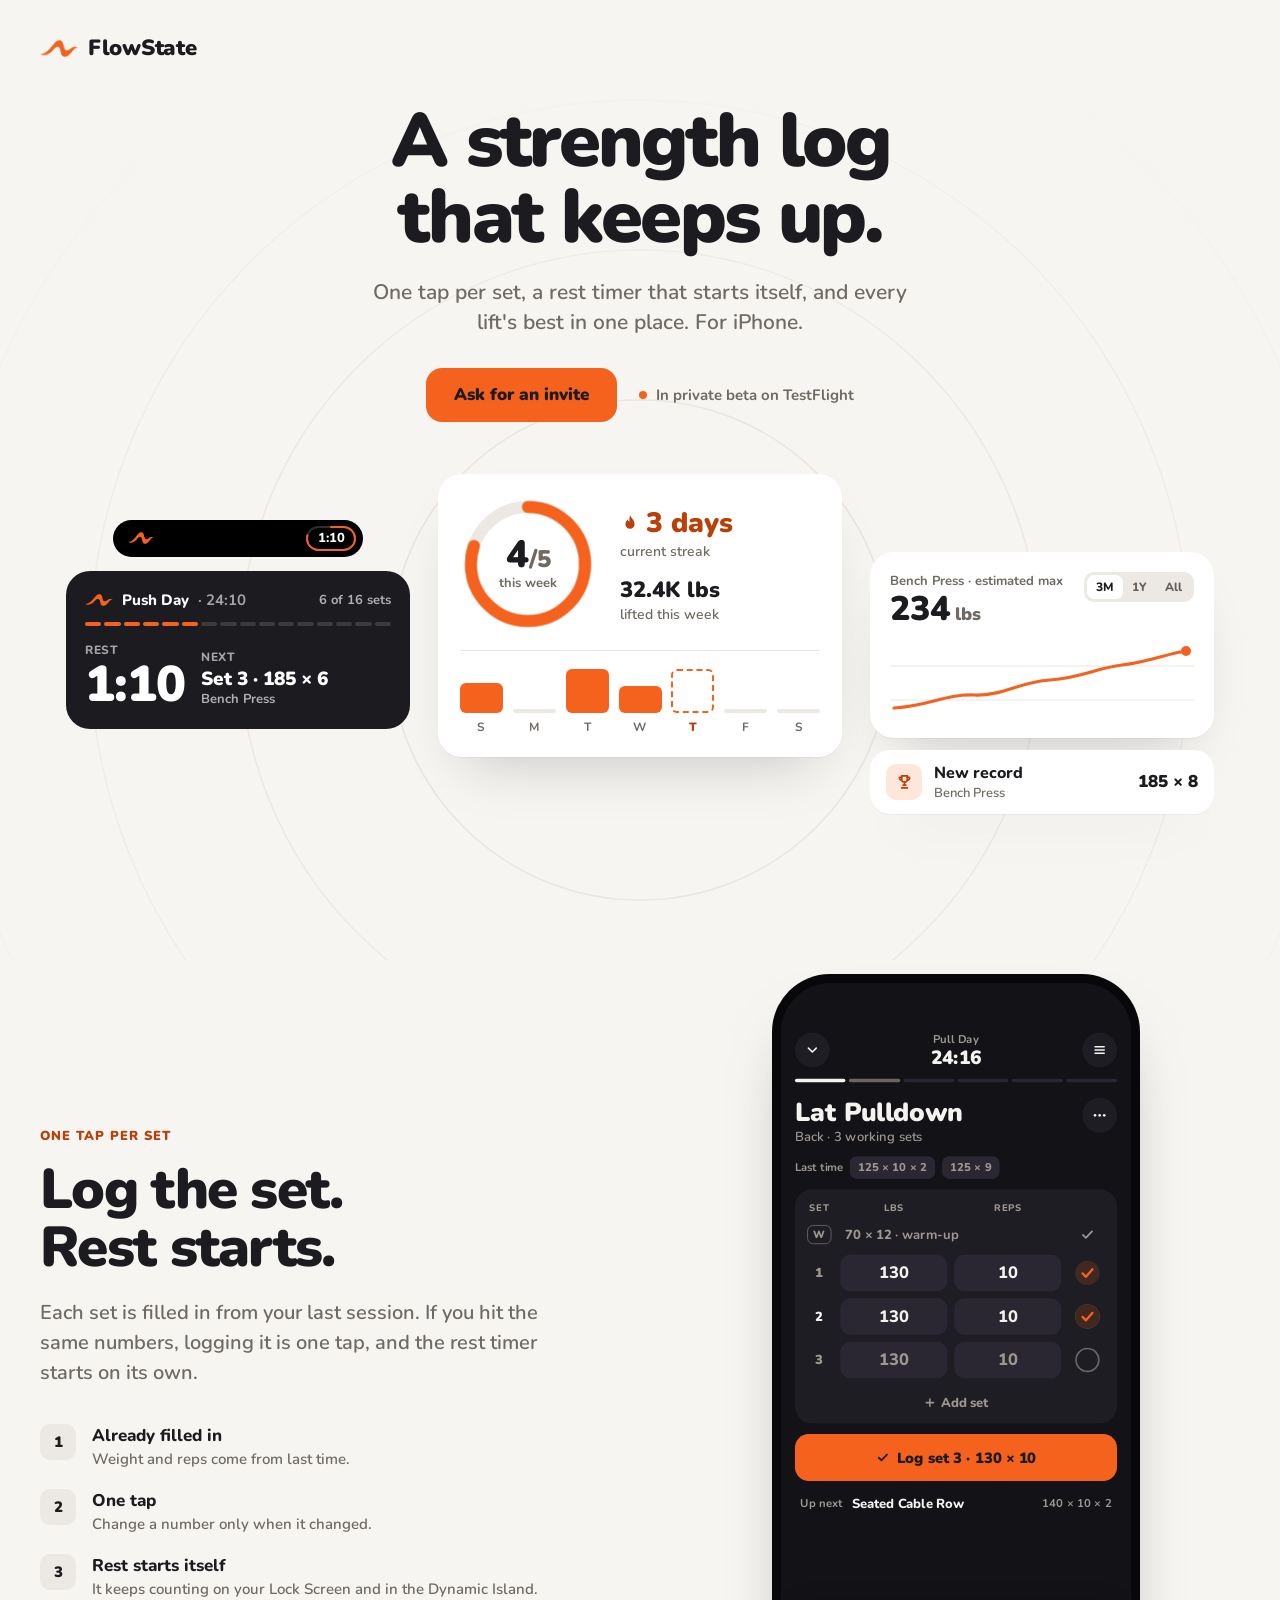
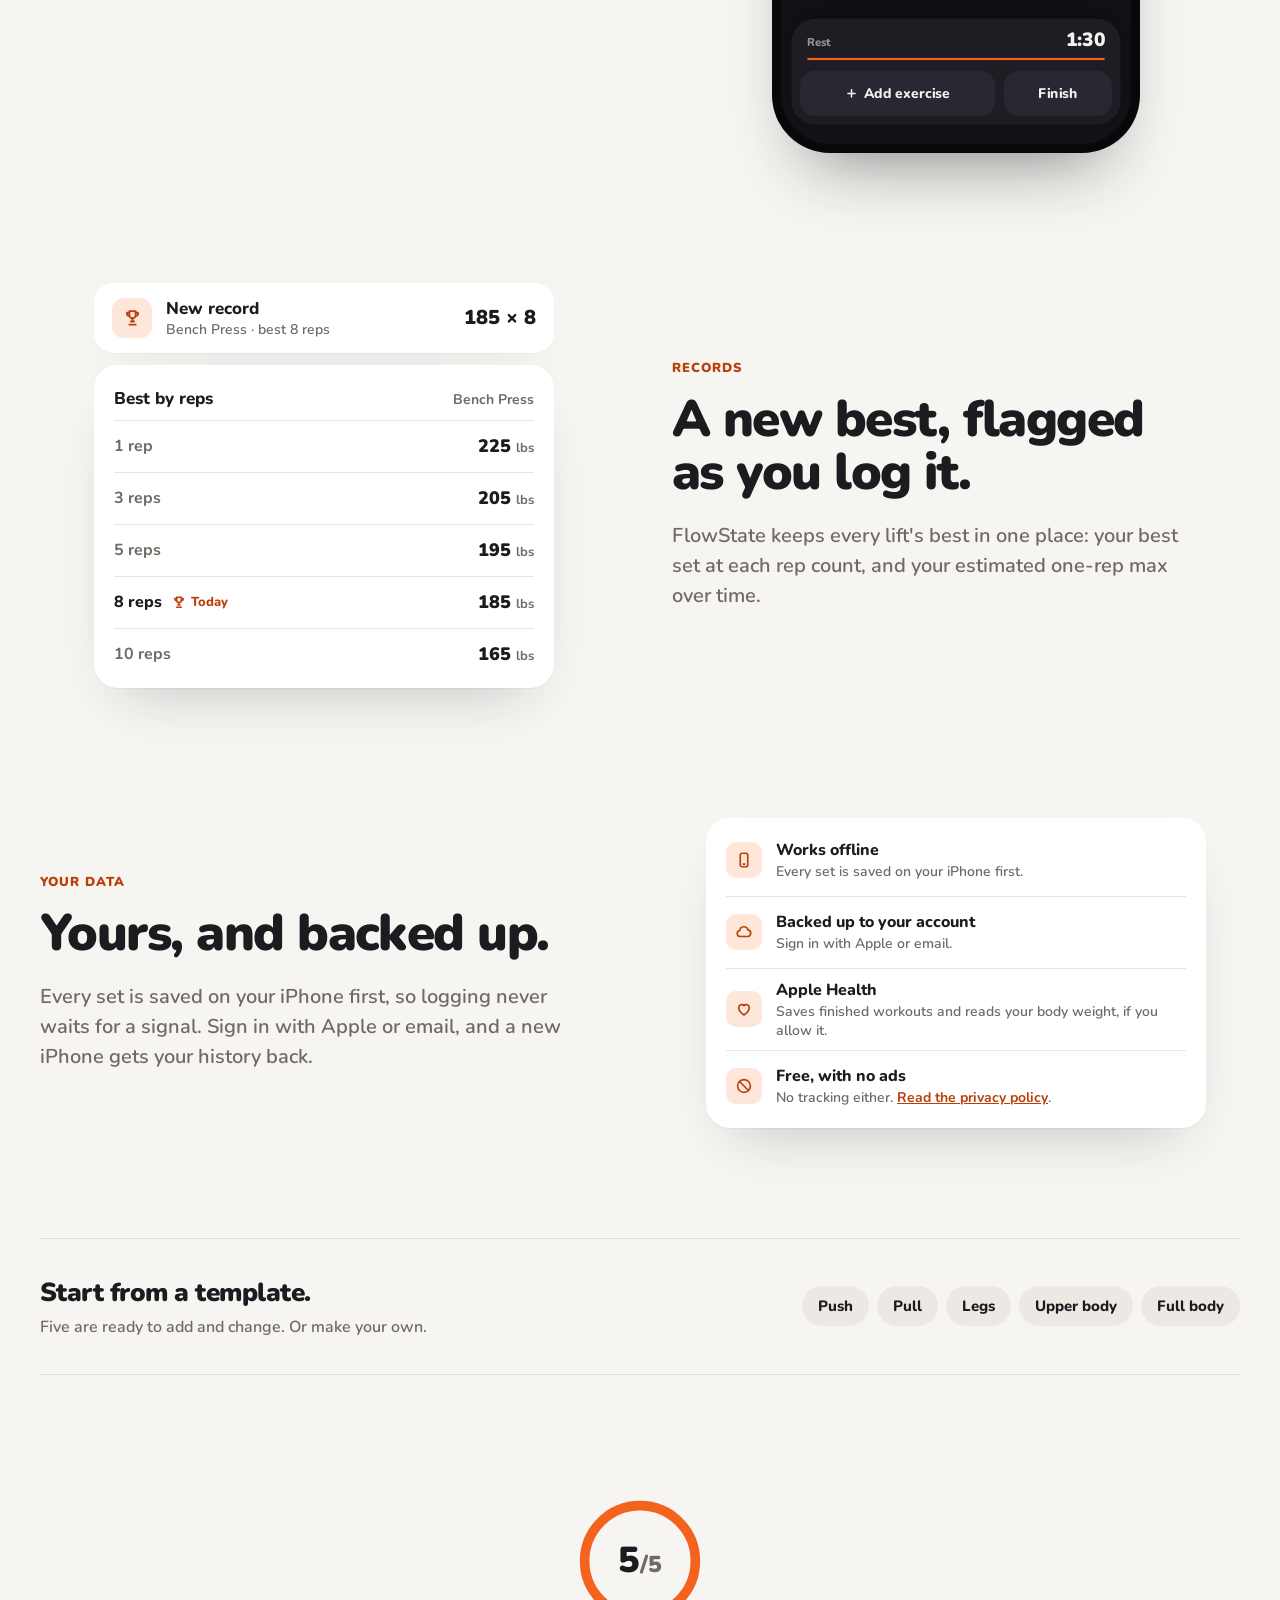
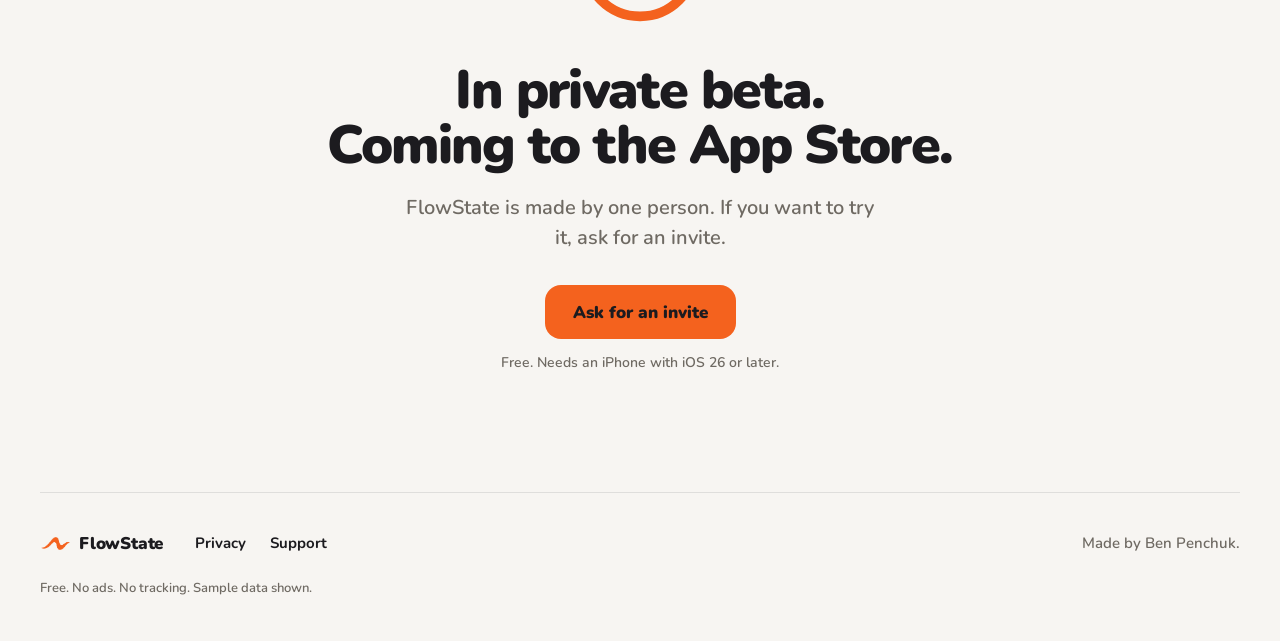
==== commit 7e4c865d: "Demo: the Log button names set 3 once set 2 is ticked" ====
--- a/index.html
+++ b/index.html
@@ -137,7 +137,7 @@
 <div class="set-row"><span class="sn">2</span><span class="field">130</span><span class="field">10</span><span class="chk"><svg width="30" height="30" viewBox="0 0 32 32"><circle cx="16" cy="16" r="14" fill="none" stroke="#6B6660" stroke-width="2"/><circle class="wash" cx="16" cy="16" r="15"/><path class="draw" d="M10 16.6l4.2 4.2 8-9.2" pathLength="1"/></svg></span></div>
 <div class="set-row"><span class="sn dim">3</span><span class="field dim">130</span><span class="field dim">10</span><span class="chk"><svg width="30" height="30" viewBox="0 0 32 32"><circle cx="16" cy="16" r="14" fill="none" stroke="#6B6660" stroke-width="2"/></svg></span></div>
 </div>
-<div class="logbtn"><svg width="16" height="16" viewBox="0 0 24 24" fill="none" stroke="currentColor" stroke-width="3.2" stroke-linecap="round" stroke-linejoin="round"><path d="M5 12.5l4.5 4.5L19 7"/></svg>Log set 2 · 130 × 10</div>
+<div class="logbtn"><svg width="16" height="16" viewBox="0 0 24 24" fill="none" stroke="currentColor" stroke-width="3.2" stroke-linecap="round" stroke-linejoin="round"><path d="M5 12.5l4.5 4.5L19 7"/></svg><span class="lbl-pre">Log set 2 · 130 × 10</span><span class="lbl-done">Log set 3 · 130 × 10</span></div>
 <div class="bar-space">
 <div class="restbar">
 <div class="rest"><div class="rest-in"><div class="rest-top"><span class="rest-lbl">Rest</span><span class="rest-clock" data-rest>1:30</span></div><span class="rest-track"><span class="rline"></span></span></div></div>
@@ -170,7 +170,7 @@
 <div class="set-row"><span class="sn dim">3</span><span class="field dim">130</span><span class="field dim">10</span><span class="chk"><svg width="30" height="30" viewBox="0 0 32 32"><circle cx="16" cy="16" r="14" fill="none" stroke="#6B6660" stroke-width="2"/></svg></span></div>
 <div class="add-set"><svg width="14" height="14" viewBox="0 0 24 24" fill="none" stroke="currentColor" stroke-width="3" stroke-linecap="round"><path d="M12 5v14M5 12h14"/></svg>Add set</div>
 </div>
-<div class="logbtn"><svg width="16" height="16" viewBox="0 0 24 24" fill="none" stroke="currentColor" stroke-width="3.2" stroke-linecap="round" stroke-linejoin="round"><path d="M5 12.5l4.5 4.5L19 7"/></svg>Log set 2 · 130 × 10</div>
+<div class="logbtn"><svg width="16" height="16" viewBox="0 0 24 24" fill="none" stroke="currentColor" stroke-width="3.2" stroke-linecap="round" stroke-linejoin="round"><path d="M5 12.5l4.5 4.5L19 7"/></svg><span class="lbl-pre">Log set 2 · 130 × 10</span><span class="lbl-done">Log set 3 · 130 × 10</span></div>
 <div class="up-next"><span class="last-lbl">Up next</span><span class="un-name">Seated Cable Row</span><span class="un-meta">140 × 10 × 2</span></div>
 </div>
 <div class="restbar float">
--- a/home.css
+++ b/home.css
@@ -376,6 +376,10 @@
 .logbtn { transition: transform 0.14s var(--ease); }
 .rest { transition: max-height 0.35s var(--ease), opacity 0.3s var(--ease); }
 .demo.press .logbtn { transform: scale(0.96); }
+/* The button names the next set to log: set 3 once set 2 is ticked (the resting state and the no-script state). */
+.logbtn .lbl-pre { display: none; }
+.demo.pre:not(.logged) .lbl-pre { display: inline; }
+.demo.pre:not(.logged) .lbl-done { display: none; }
 .demo.pre:not(.logged) .wash { opacity: 0; transform: scale(0.7); }
 .demo.pre:not(.logged) .draw { stroke-dashoffset: 1; }
 .demo.pre:not(.resting) .rest { max-height: 0; opacity: 0; }
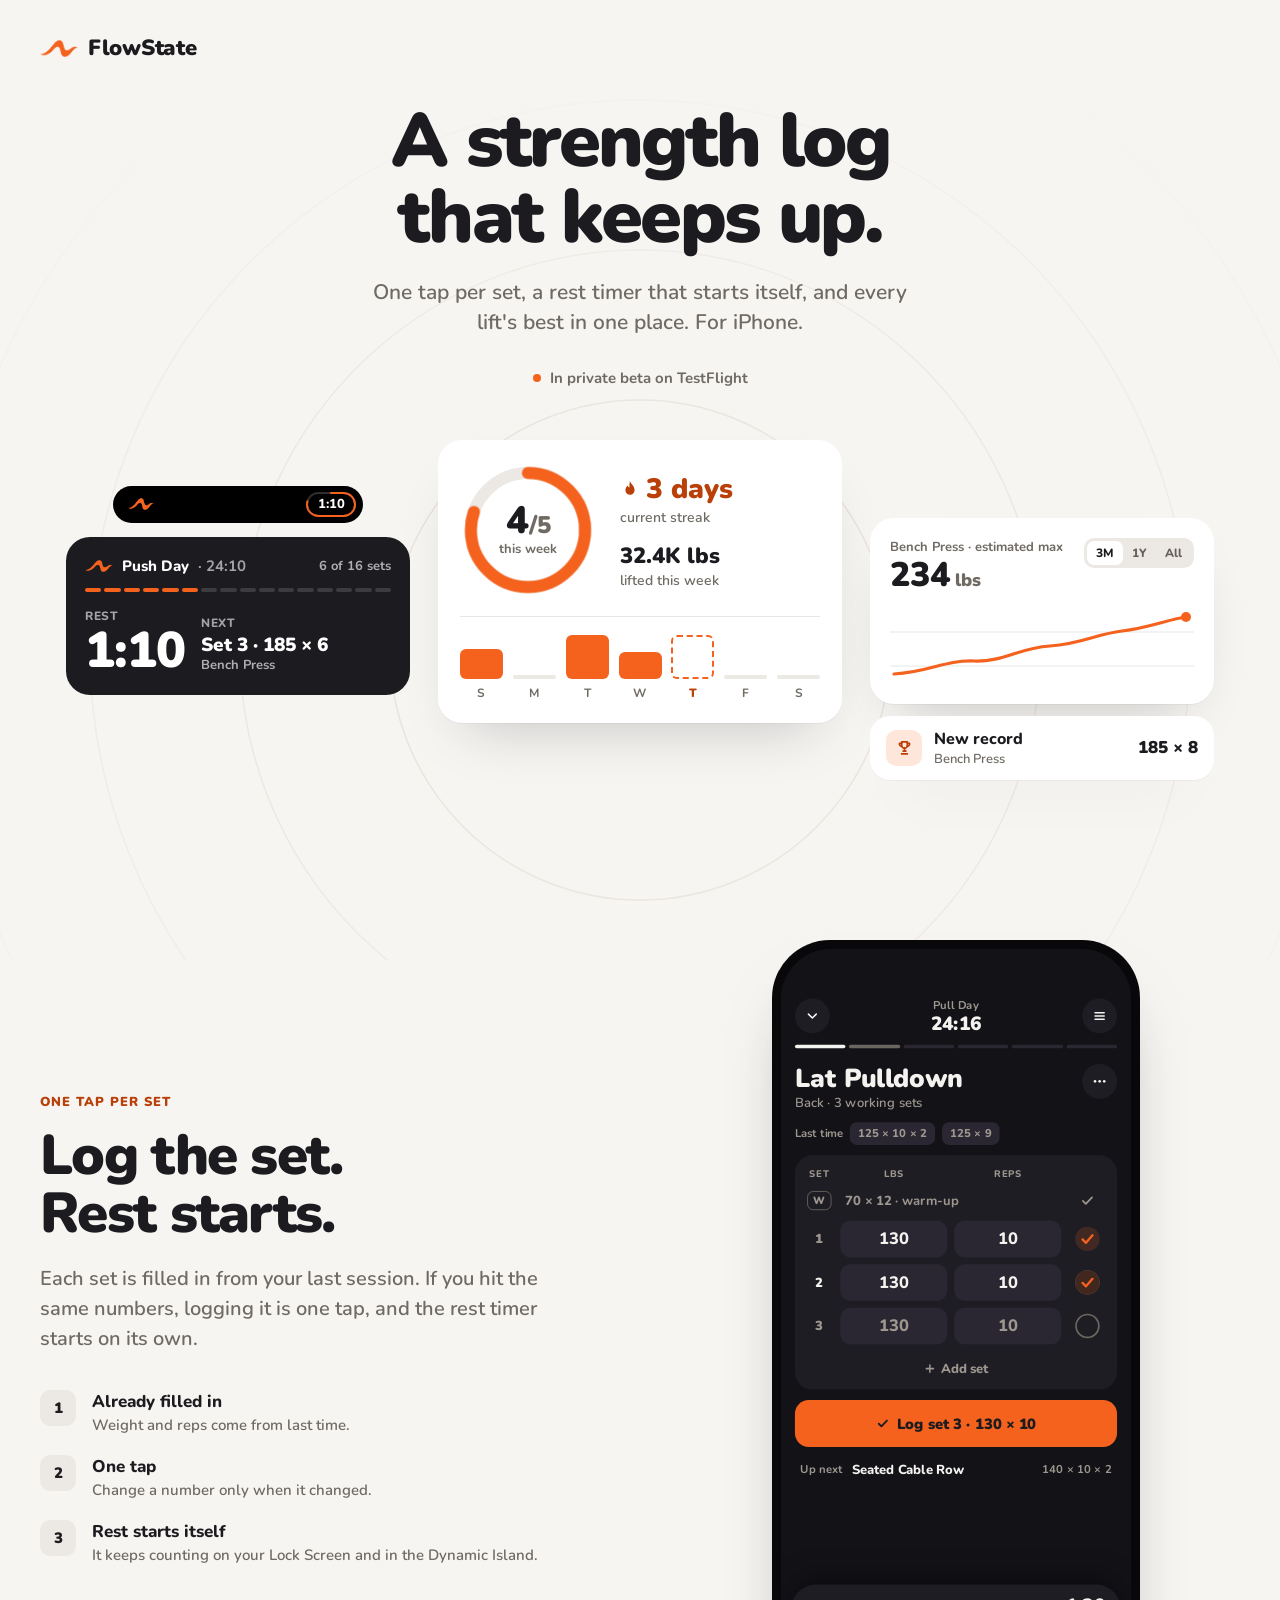
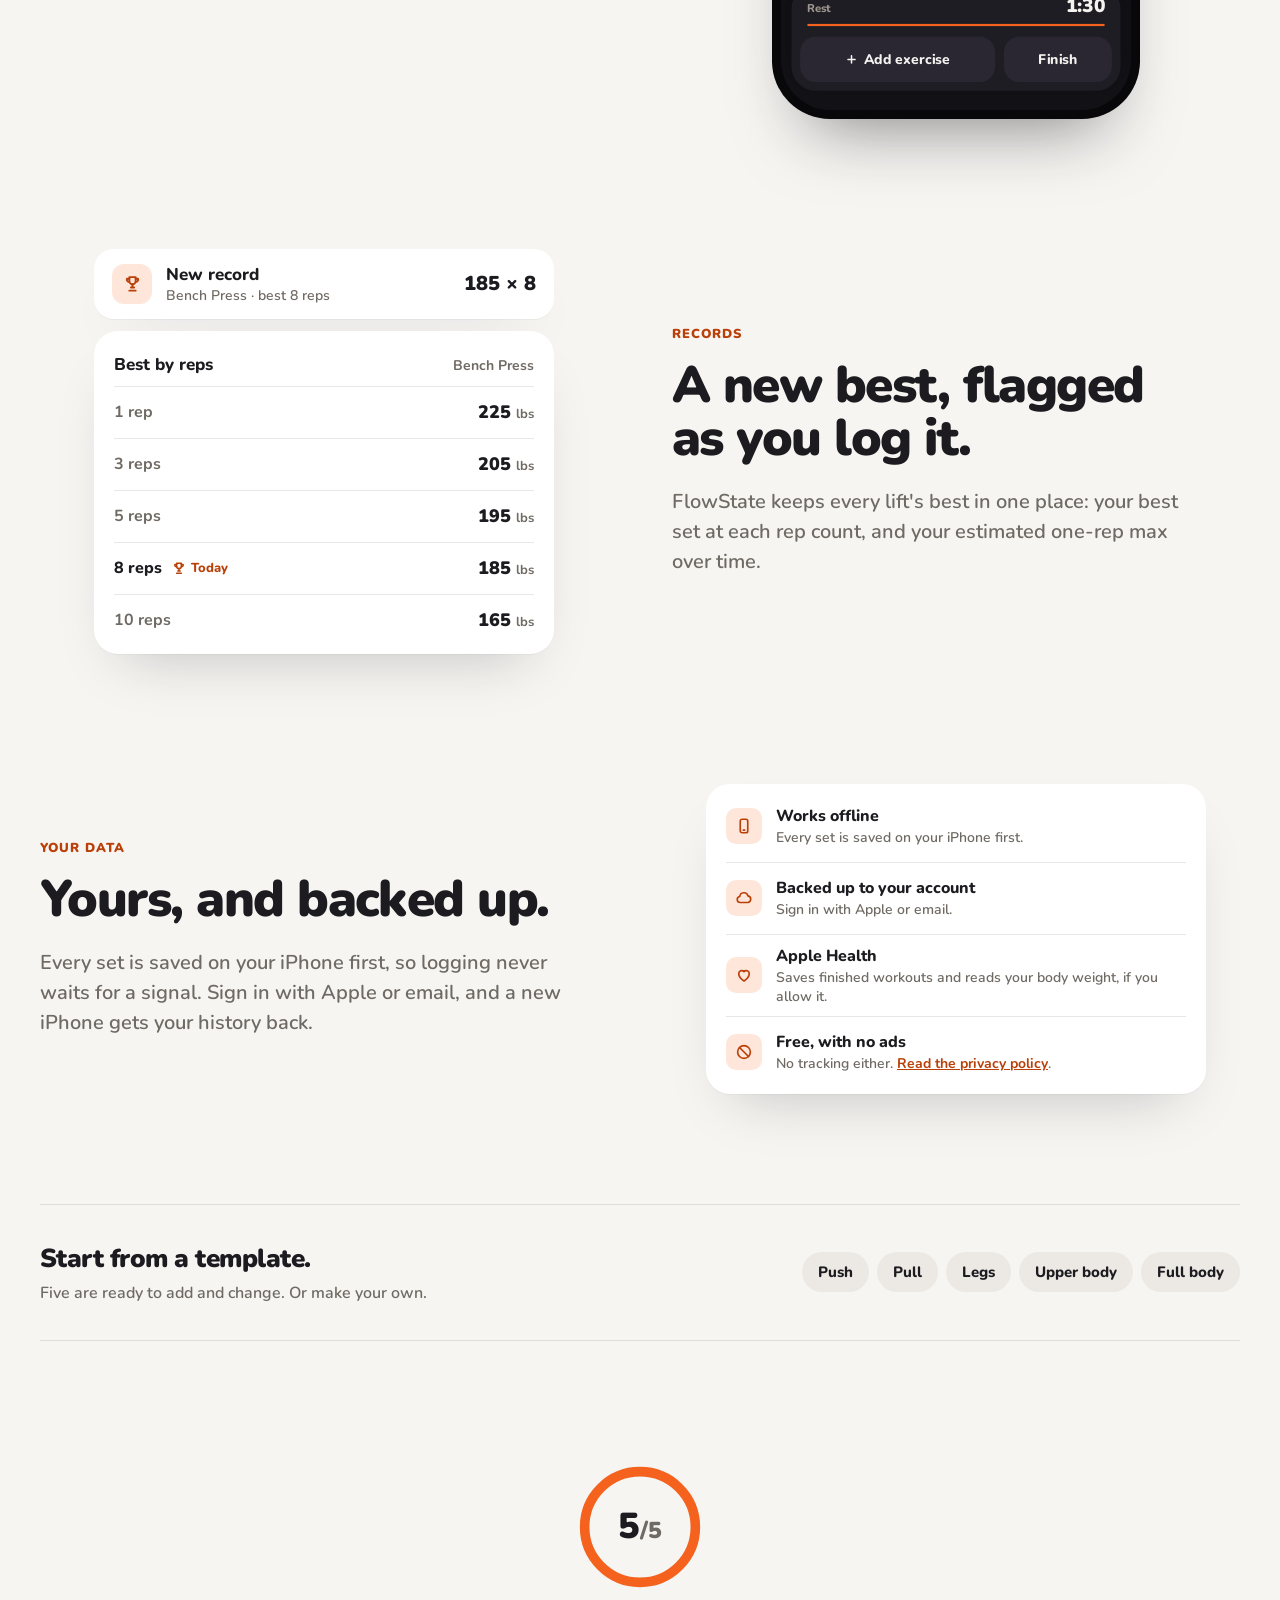
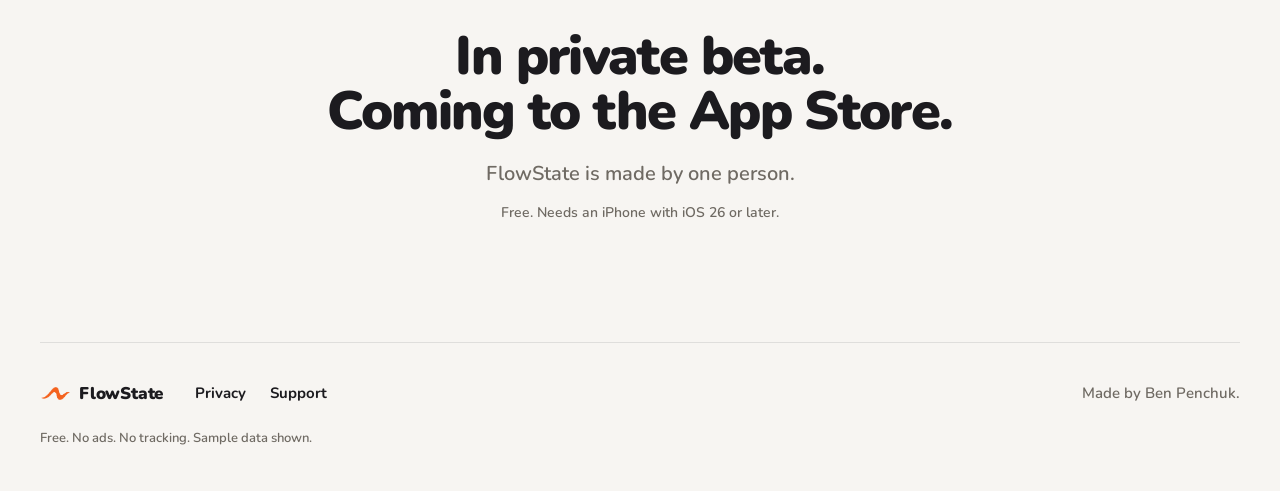
==== commit ab15093f: "Remove the Ask for an invite button from the hero and the closing section" ====
--- a/index.html
+++ b/index.html
@@ -44,7 +44,6 @@
 <h1 id="hero-title" class="rise">A strength log<br>that keeps up.</h1>
 <p class="hero-sub rise">One tap per set, a rest timer that starts itself, and every lift's best in one place.<span class="wide-only"> For iPhone.</span></p>
 <div class="cta rise">
-<a class="btn" href="mailto:support@flowstatefit.app?subject=FlowState%20invite">Ask for an invite</a>
 <p class="status">In private beta on TestFlight</p>
 </div>
 
@@ -238,8 +237,7 @@
 <div class="close-num"><span><span class="cnt cnt-close"></span><span class="of">/5</span></span></div>
 </div>
 <h2 id="close-title" class="reveal">In private beta.<br>Coming to the <span class="nw">App Store.</span></h2>
-<p class="close-sub reveal">FlowState is made by one person. If you want to try it, ask for an invite.</p>
-<a class="btn reveal" href="mailto:support@flowstatefit.app?subject=FlowState%20invite">Ask for an invite</a>
+<p class="close-sub reveal">FlowState is made by one person.</p>
 <p class="fine reveal">Free. Needs an iPhone with iOS 26 or later.</p>
 </section>
 
--- a/home.css
+++ b/home.css
@@ -471,7 +471,7 @@
   .hero-sub { margin-top: 12px; font-size: 17px; max-width: none; }
   .cta { margin-top: 20px; flex-direction: column; align-items: stretch; flex-wrap: nowrap; gap: 12px; }
   .cta .btn { padding: 0; }
-  .status { justify-content: center; }
+  .status { justify-content: flex-start; }
   .hero h1 { --d: 0s; } .hero-sub { --d: 0.04s; } .cta { --d: 0.08s; }
 
   .exhibit { display: flex; flex-direction: column; align-items: stretch; max-width: none; margin-top: 44px; }
